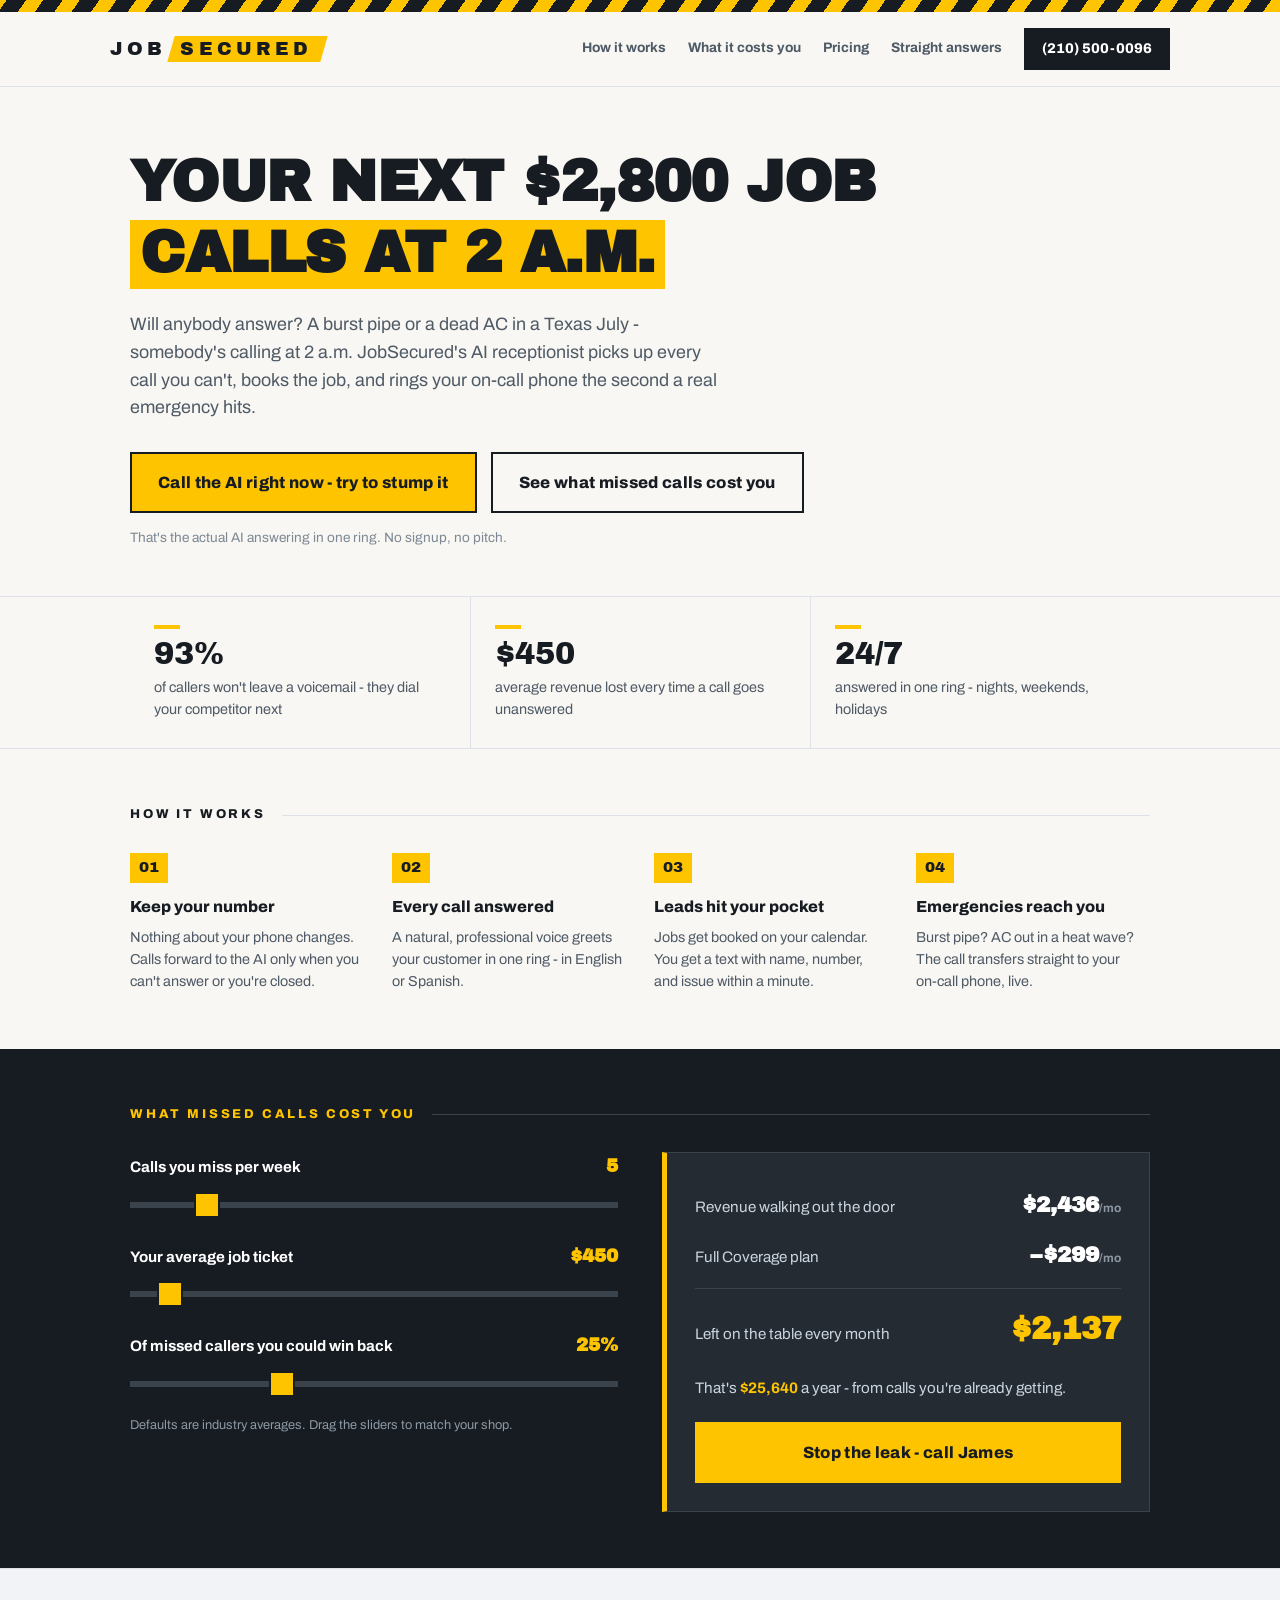
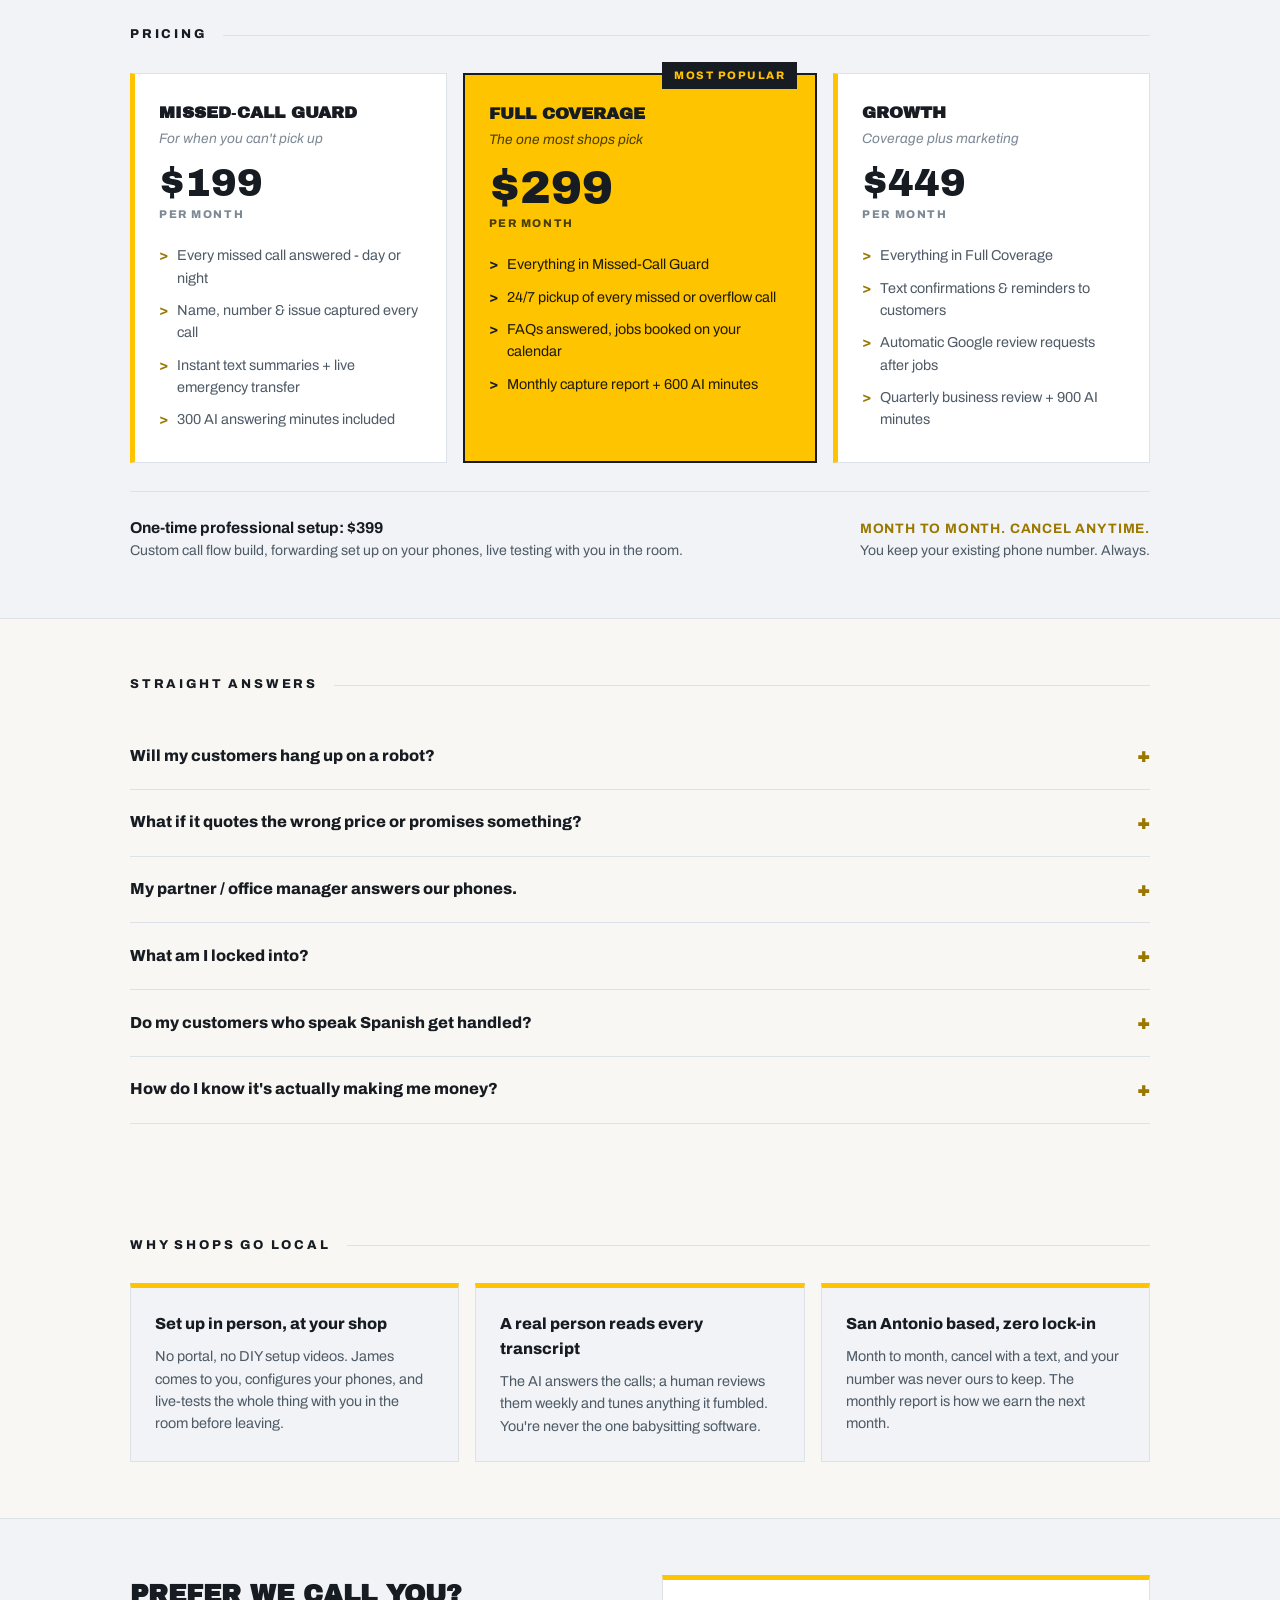
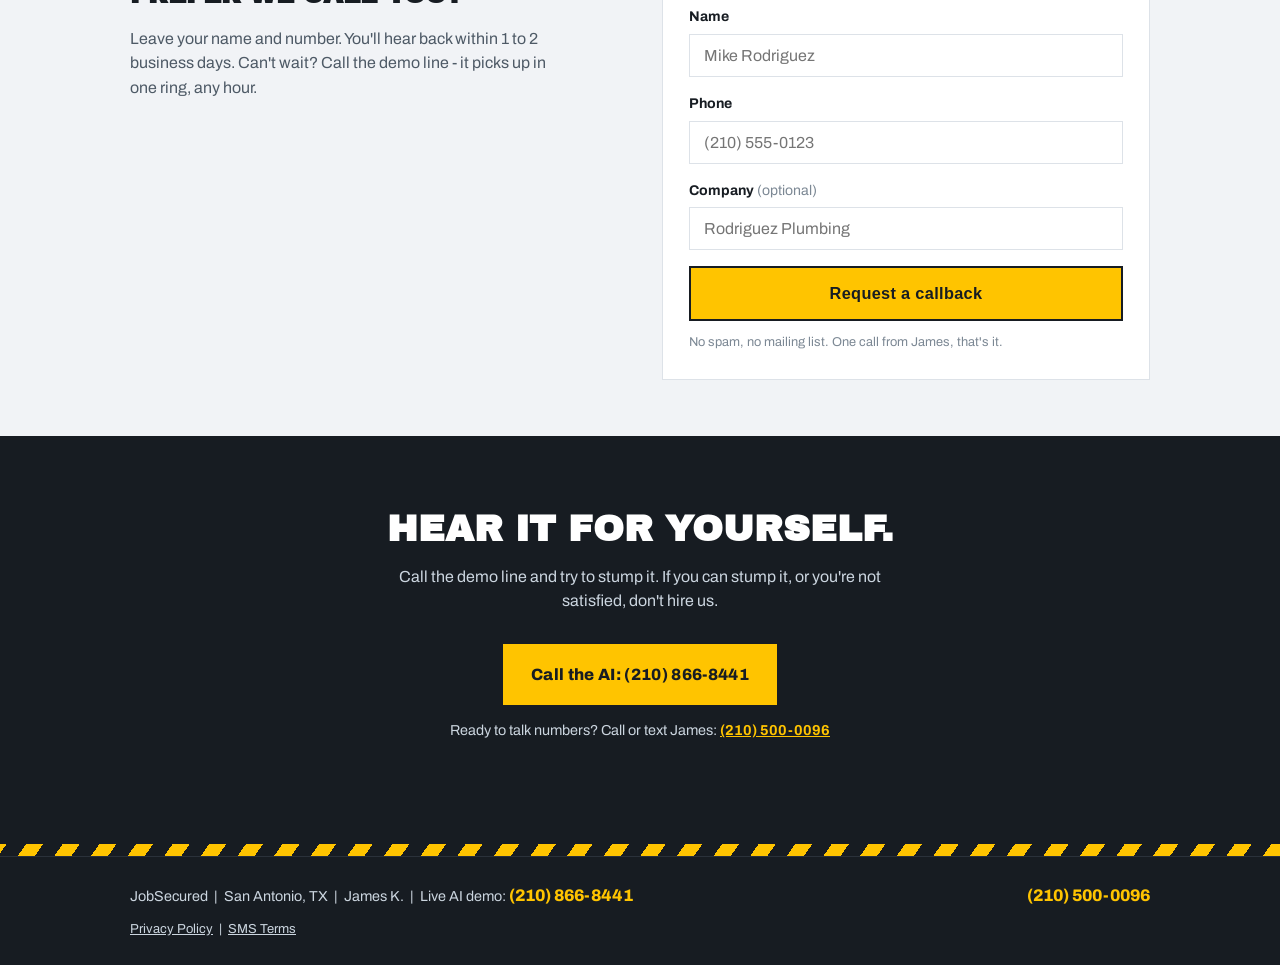
==== index.html @ afe690cc "SMS terms and Privacy page for A2P compliance" ====
<!DOCTYPE html>
<html lang="en">
<head>
<meta charset="UTF-8">
<meta name="viewport" content="width=device-width, initial-scale=1.0">
<title>JobSecured | AI Call Answering for Plumbing &amp; HVAC | San Antonio, TX</title>
<meta name="description" content="JobSecured's AI receptionist answers every plumbing and HVAC call you can't - 24/7. Books the job, texts you the lead, transfers real emergencies to your on-call phone. San Antonio, TX.">
<meta property="og:title" content="JobSecured | Never Miss Another Emergency Call">
<meta property="og:description" content="An AI receptionist answers when you're under a sink or asleep. Books the job, texts you the lead, rings you for true emergencies.">
<meta property="og:type" content="website">
<meta property="og:image" content="https://jobsecured.co/og-image.png">
<link rel="canonical" href="https://jobsecured.co/">
<meta name="twitter:card" content="summary_large_image">
<link rel="preconnect" href="https://fonts.googleapis.com">
<link rel="preconnect" href="https://fonts.gstatic.com" crossorigin>
<link href="https://fonts.googleapis.com/css2?family=Archivo:wdth,wght@75..100,400..900&family=Archivo+Black&display=swap" rel="stylesheet">
<link rel="icon" href="favicon.svg" type="image/svg+xml">
<link rel="stylesheet" href="styles.css">
<script type="application/ld+json">
{
  "@context": "https://schema.org",
  "@type": "LocalBusiness",
  "name": "JobSecured",
  "url": "https://jobsecured.co",
  "description": "24/7 AI call answering for plumbing and HVAC companies. Every missed call answered, every lead captured, emergencies transferred live.",
  "telephone": "+1-210-500-0096",
  "address": {"@type": "PostalAddress", "addressLocality": "San Antonio", "addressRegion": "TX", "addressCountry": "US"},
  "areaServed": "San Antonio, TX",
  "priceRange": "$199-$449/month"
}
</script>
</head>
<body>

<div class="hazard" aria-hidden="true"></div>

<header id="top">
  <div class="wrap head-in">
    <a class="wordmark" href="#top">JOB<span class="wm-hl">SECURED</span></a>
    <nav class="main-nav" aria-label="Main">
      <a href="#how">How it works</a>
      <a href="#calculator">What it costs you</a>
      <a href="#pricing">Pricing</a>
      <a href="#answers">Straight answers</a>
    </nav>
    <a class="head-call" href="tel:+12105000096">(210) 500‑0096</a>
    <button class="nav-toggle" aria-label="Open menu" aria-expanded="false">
      <span></span><span></span><span></span>
    </button>
  </div>
  <nav class="mobile-nav" aria-label="Mobile">
    <a href="#how">How it works</a>
    <a href="#calculator">What it costs you</a>
    <a href="#pricing">Pricing</a>
    <a href="#answers">Straight answers</a>
    <a href="tel:+12105000096" class="mob-call">Call (210) 500‑0096</a>
  </nav>
</header>

<section class="hero">
  <div class="wrap">
    <h1 class="reveal">Your next $2,800 job<br><span class="hl">calls at 2 a.m.</span></h1>
    <p class="lede reveal">Will anybody answer? A burst pipe or a dead AC in a Texas July - somebody's calling at 2 a.m. JobSecured's AI receptionist picks up every call you can't, books the job, and rings your on‑call phone the second a real emergency hits.</p>
    <div class="cta-row reveal">
      <a class="btn btn-solid" href="tel:+12108668441">Call the AI right now - try to stump it</a>
      <a class="btn btn-ghost" href="#calculator">See what missed calls cost you</a>
    </div>
    <p class="cta-note reveal">That's the actual AI answering in one ring. No signup, no pitch.</p>
  </div>
</section>

<div class="stats">
  <div class="wrap stats-in">
    <div class="stat reveal"><div class="tick"></div><div class="big">93%</div><div class="lbl">of callers won't leave a voicemail - they dial your competitor next</div></div>
    <div class="stat reveal"><div class="tick"></div><div class="big">$450</div><div class="lbl">average revenue lost every time a call goes unanswered</div></div>
    <div class="stat reveal"><div class="tick"></div><div class="big">24/7</div><div class="lbl">answered in one ring - nights, weekends, holidays</div></div>
  </div>
</div>

<section id="how">
  <div class="wrap">
    <div class="kicker">How it works</div>
    <div class="steps">
      <div class="step reveal"><span class="num">01</span><h3>Keep your number</h3><p>Nothing about your phone changes. Calls forward to the AI only when you can't answer or you're closed.</p></div>
      <div class="step reveal"><span class="num">02</span><h3>Every call answered</h3><p>A natural, professional voice greets your customer in one ring - in English or Spanish.</p></div>
      <div class="step reveal"><span class="num">03</span><h3>Leads hit your pocket</h3><p>Jobs get booked on your calendar. You get a text with name, number, and issue within a minute.</p></div>
      <div class="step reveal"><span class="num">04</span><h3>Emergencies reach you</h3><p>Burst pipe? AC out in a heat wave? The call transfers straight to your on‑call phone, live.</p></div>
    </div>
  </div>
</section>

<section class="calc" id="calculator">
  <div class="wrap">
    <div class="kicker kicker-dark">What missed calls cost you</div>
    <div class="calc-grid">
      <div class="calc-controls">
        <label for="missed">Calls you miss per week
          <span class="calc-val" id="missedVal">5</span>
        </label>
        <input type="range" id="missed" min="1" max="30" value="5" step="1">
        <label for="ticket">Your average job ticket
          <span class="calc-val" id="ticketVal">$450</span>
        </label>
        <input type="range" id="ticket" min="100" max="6000" value="450" step="50">
        <label for="close">Of missed callers you could win back
          <span class="calc-val" id="closeVal">25%</span>
        </label>
        <input type="range" id="close" min="10" max="60" value="25" step="5">
        <p class="calc-fine">Defaults are industry averages. Drag the sliders to match your shop.</p>
      </div>
      <div class="calc-result">
        <div class="calc-line">
          <span>Revenue walking out the door</span>
          <strong id="lostMonthly">$2,437<small>/mo</small></strong>
        </div>
        <div class="calc-line">
          <span>Full Coverage plan</span>
          <strong>−$299<small>/mo</small></strong>
        </div>
        <div class="calc-divider"></div>
        <div class="calc-line calc-net">
          <span>Left on the table every month</span>
          <strong id="netMonthly">$2,138</strong>
        </div>
        <p class="calc-year" id="calcNote"></p>
        <a class="btn btn-solid calc-btn" href="tel:+12105000096">Stop the leak - call James</a>
      </div>
    </div>
  </div>
</section>

<section class="pricing" id="pricing">
  <div class="wrap">
    <div class="kicker">Pricing</div>
    <div class="tiers">
      <div class="tier reveal">
        <h3>Missed‑Call Guard</h3>
        <p class="tag">For when you can't pick up</p>
        <div class="price">$199</div>
        <div class="per">PER MONTH</div>
        <ul>
          <li>Every missed call answered - day or night</li>
          <li>Name, number &amp; issue captured every call</li>
          <li>Instant text summaries + live emergency transfer</li>
          <li>300 AI answering minutes included</li>
        </ul>
      </div>
      <div class="tier hot reveal">
        <span class="chip">Most Popular</span>
        <h3>Full Coverage</h3>
        <p class="tag">The one most shops pick</p>
        <div class="price">$299</div>
        <div class="per">PER MONTH</div>
        <ul>
          <li>Everything in Missed‑Call Guard</li>
          <li>24/7 pickup of every missed or overflow call</li>
          <li>FAQs answered, jobs booked on your calendar</li>
          <li>Monthly capture report + 600 AI minutes</li>
        </ul>
      </div>
      <div class="tier reveal">
        <h3>Growth</h3>
        <p class="tag">Coverage plus marketing</p>
        <div class="price">$449</div>
        <div class="per">PER MONTH</div>
        <ul>
          <li>Everything in Full Coverage</li>
          <li>Text confirmations &amp; reminders to customers</li>
          <li>Automatic Google review requests after jobs</li>
          <li>Quarterly business review + 900 AI minutes</li>
        </ul>
      </div>
    </div>
    <div class="setup">
      <div class="l">
        <b>One‑time professional setup: $399</b>
        <p>Custom call flow build, forwarding set up on your phones, live testing with you in the room.</p>
      </div>
      <div class="r">
        <b>Month to month. Cancel anytime.</b>
        <p>You keep your existing phone number. Always.</p>
      </div>
    </div>
  </div>
</section>

<section class="faq" id="answers">
  <div class="wrap">
    <div class="kicker">Straight answers</div>
    <details>
      <summary>Will my customers hang up on a robot?</summary>
      <div class="a">Some might - but 93% of callers already hang up on your voicemail, so the AI only ever talks to people you were losing anyway. It talks like a person, not a press‑1 phone tree. Call the demo and judge for yourself.</div>
    </details>
    <details>
      <summary>What if it quotes the wrong price or promises something?</summary>
      <div class="a">It can't. It's hard‑locked to the price ranges you approve, and it always says your tech confirms exact pricing on site. You approve every word before it goes live, and every transcript gets reviewed weekly.</div>
    </details>
    <details>
      <summary>My partner / office manager answers our phones.</summary>
      <div class="a">Then you're ahead of most shops. This isn't a replacement for them - it's for when they're at lunch, on the other line, or asleep. Every one of those calls currently hits voicemail. They get a summary of everything it catches.</div>
    </details>
    <details>
      <summary>What am I locked into?</summary>
      <div class="a">Nothing. Month to month, cancel with a text. Forwarding reverts with one dial code and your number was never ours to keep. The monthly report is how we earn the next month.</div>
    </details>
    <details>
      <summary>Do my customers who speak Spanish get handled?</summary>
      <div class="a">Yes - same booking, same emergency transfer, in Spanish. We configure the greeting to handle both from day one.</div>
    </details>
    <details>
      <summary>How do I know it's actually making me money?</summary>
      <div class="a">Every month you get one page: calls answered, after‑hours calls caught, jobs booked, and what those jobs were worth. If that page doesn't clearly beat the monthly fee, fire us. That's the whole deal.</div>
    </details>
  </div>
</section>

<section class="local" id="local">
  <div class="wrap">
    <div class="kicker">Why shops go local</div>
    <div class="local-grid">
      <div class="local-card reveal">
        <h3>Set up in person, at your shop</h3>
        <p>No portal, no DIY setup videos. James comes to you, configures your phones, and live-tests the whole thing with you in the room before leaving.</p>
      </div>
      <div class="local-card reveal">
        <h3>A real person reads every transcript</h3>
        <p>The AI answers the calls; a human reviews them weekly and tunes anything it fumbled. You're never the one babysitting software.</p>
      </div>
      <div class="local-card reveal">
        <h3>San Antonio based, zero lock‑in</h3>
        <p>Month to month, cancel with a text, and your number was never ours to keep. The monthly report is how we earn the next month.</p>
      </div>
    </div>
    <!-- TESTIMONIALS: activate when you have real client quotes. Never publish invented ones.
    <div class="quotes">
      <blockquote class="quote reveal">
        <p>"Quote from the client, in their words."</p>
        <cite>Name, Company - Neighborhood</cite>
      </blockquote>
    </div>
    -->
  </div>
</section>

<section class="contact" id="contact">
  <div class="wrap contact-grid">
    <div class="contact-copy">
      <h2>Prefer we call you?</h2>
      <p>Leave your name and number. You'll hear back within 1 to 2 business days. Can't wait? Call the demo line - it picks up in one ring, any hour.</p>
    </div>
    <form class="lead-form" action="https://formspree.io/f/mnjkrvor" method="POST">
      <input type="hidden" name="_subject" value="New lead - jobsecured.co callback request">
      <input type="text" name="_gotcha" style="display:none" tabindex="-1" autocomplete="off" aria-hidden="true">
      <label>Name
        <input type="text" name="name" required autocomplete="name" placeholder="Mike Rodriguez">
      </label>
      <label>Phone
        <input type="tel" name="phone" required autocomplete="tel" placeholder="(210) 555‑0123">
      </label>
      <label>Company <span class="opt">(optional)</span>
        <input type="text" name="company" autocomplete="organization" placeholder="Rodriguez Plumbing">
      </label>
      <button type="submit" class="btn btn-solid">Request a callback</button>
      <p class="form-fine">No spam, no mailing list. One call from James, that's it.</p>
    </form>
  </div>
</section>

<div class="final">
  <h2>Hear it for yourself.</h2>
  <p>Call the demo line and try to stump it. If you can stump it, or you're not satisfied, don't hire us.</p>
  <a class="btn btn-solid" href="tel:+12108668441">Call the AI: (210) 866‑8441</a>
  <p class="alt-cta">Ready to talk numbers? Call or text James: <a href="tel:+12105000096">(210) 500‑0096</a></p>
</div>

<div class="hazard" aria-hidden="true"></div>

<footer>
  <div class="wrap foot-in">
    <span>JobSecured &nbsp;|&nbsp; San Antonio, TX &nbsp;|&nbsp; James K. &nbsp;|&nbsp; Live AI demo: <a class="ph" href="tel:+12108668441">(210) 866‑8441</a></span>
    <a class="ph" href="tel:+12105000096">(210) 500‑0096</a>
  </div>
  <div class="wrap" style="margin-top:10px;font-size:13px;">
    <a class="ph" href="privacy.html">Privacy Policy</a>&nbsp;&nbsp;|&nbsp;&nbsp;<a class="ph" href="sms-terms.html">SMS Terms</a>
  </div>
</footer>

<a class="callbar" href="tel:+12108668441">Tap to call - hear the AI live</a>

<script src="main.js"></script>
<script data-goatcounter="https://jobsecured.goatcounter.com/count" async src="//gc.zgo.at/count.js"></script>
</body>
</html>
---- styles.css ----
/* ==========================================================
   JobSecured - Day Shift design system
   Ink / safety yellow / hazard stripe. Mobile-first.
   ========================================================== */
:root{
  --paper:#F9F7F3;
  --ink:#171C22;
  --ink-soft:#242B33;
  --panel:#F1F3F6;
  --yellow:#FFC400;
  --yellow-hover:#FFD23D;
  --amber:#9A7800;
  --grey:#4E5A66;
  --faint:#7C8894;
  --white:#FFFFFF;
  --line:#DDE2E8;
}
*{margin:0;padding:0;box-sizing:border-box}
html{scroll-behavior:smooth;scroll-padding-top:74px}
body{
  font-family:'Archivo',system-ui,-apple-system,sans-serif;
  color:var(--ink);
  background:var(--paper);
  line-height:1.55;
  -webkit-font-smoothing:antialiased;
}
a{color:inherit}
a:focus-visible,button:focus-visible,input:focus-visible{outline:3px solid var(--amber);outline-offset:2px}
img{max-width:100%;display:block}

.hazard{
  height:12px;
  background:repeating-linear-gradient(-55deg,var(--yellow) 0 14px,var(--ink) 14px 30px);
}
.wrap{max-width:1060px;margin:0 auto;padding:0 20px}

/* ---------- header / nav ---------- */
header{
  position:sticky;top:0;z-index:40;
  background:var(--paper);
  border-bottom:1px solid var(--line);
}
.head-in{display:flex;align-items:center;gap:22px;padding:16px 0}
.wordmark{
  font-family:'Archivo Black',sans-serif;
  font-size:1.18rem;letter-spacing:.22em;text-decoration:none;
}
.main-nav{display:flex;gap:22px;margin-left:auto}
.main-nav a{
  text-decoration:none;font-weight:700;font-size:.86rem;color:var(--grey);
  padding:4px 0;border-bottom:2px solid transparent;
}
.main-nav a:hover{color:var(--ink);border-bottom-color:var(--yellow)}
.head-call{
  background:var(--ink);color:var(--white);
  font-weight:800;font-size:.88rem;text-decoration:none;
  padding:10px 18px;white-space:nowrap;
}
.head-call:hover{background:#000}
.nav-toggle{
  display:none;background:none;border:2px solid var(--ink);
  width:42px;height:38px;cursor:pointer;
  flex-direction:column;justify-content:center;align-items:center;gap:5px;
}
.nav-toggle span{width:18px;height:2px;background:var(--ink);transition:transform .2s,opacity .2s}
.nav-toggle[aria-expanded="true"] span:nth-child(1){transform:translateY(7px) rotate(45deg)}
.nav-toggle[aria-expanded="true"] span:nth-child(2){opacity:0}
.nav-toggle[aria-expanded="true"] span:nth-child(3){transform:translateY(-7px) rotate(-45deg)}
.mobile-nav{
  display:none;flex-direction:column;
  border-top:1px solid var(--line);background:var(--paper);
}
.mobile-nav.open{display:flex}
.mobile-nav a{
  text-decoration:none;font-weight:700;padding:15px 20px;
  border-bottom:1px solid var(--line);color:var(--ink);
}
.mobile-nav .mob-call{background:var(--yellow);text-align:center;font-weight:800}
@media(max-width:860px){
  .main-nav,.head-call{display:none}
  .nav-toggle{display:flex}
  .head-in{justify-content:space-between}
}

/* ---------- hero ---------- */
.hero{padding:64px 0 48px}
.hero h1{
  font-family:'Archivo Black',sans-serif;
  font-size:clamp(2.1rem,6vw,3.6rem);
  line-height:1.06;text-transform:uppercase;letter-spacing:-.01em;
}
.hl{display:inline-block;background:var(--yellow);padding:.04em .18em .1em;margin-top:.14em}
.lede{max-width:600px;margin:22px 0 30px;font-size:1.12rem;color:var(--grey)}
.cta-row{display:flex;gap:14px;flex-wrap:wrap}
.btn{
  display:inline-block;text-decoration:none;font-weight:800;
  padding:16px 26px;font-size:1.02rem;letter-spacing:.02em;
  border:2px solid var(--ink);cursor:pointer;
}
.btn-solid{background:var(--yellow);color:var(--ink)}
.btn-solid:hover{background:var(--yellow-hover)}
.btn-ghost{background:var(--paper);color:var(--ink)}
.btn-ghost:hover{background:var(--panel)}
.cta-note{margin-top:14px;font-size:.85rem;color:var(--faint)}

/* ---------- stats ---------- */
.stats{border-top:1px solid var(--line);border-bottom:1px solid var(--line)}
.stats-in{display:grid;grid-template-columns:repeat(3,1fr)}
.stat{padding:28px 24px;border-left:1px solid var(--line)}
.stat:first-child{border-left:none}
.stat .tick{width:26px;height:4px;background:var(--yellow);margin-bottom:10px}
.stat .big{font-family:'Archivo Black',sans-serif;font-size:1.9rem;line-height:1}
.stat .lbl{font-size:.9rem;color:var(--grey);margin-top:6px}
@media(max-width:720px){
  .stats-in{grid-template-columns:1fr}
  .stat{border-left:none;border-top:1px solid var(--line)}
  .stat:first-child{border-top:none}
}

/* ---------- sections ---------- */
section{padding:56px 0}
.kicker{
  font-weight:800;font-size:.8rem;letter-spacing:.22em;text-transform:uppercase;
  display:flex;align-items:center;gap:16px;margin-bottom:28px;
}
.kicker::after{content:"";flex:1;height:1px;background:var(--line)}
.kicker-dark{color:var(--yellow)}
.kicker-dark::after{background:#3A424C}

/* ---------- how it works ---------- */
.steps{display:grid;grid-template-columns:repeat(4,1fr);gap:28px}
.step .num{
  display:inline-block;background:var(--yellow);
  font-family:'Archivo Black',sans-serif;font-size:.95rem;
  padding:3px 9px;margin-bottom:12px;
}
.step h3{font-size:1rem;font-weight:800;margin-bottom:6px}
.step p{font-size:.9rem;color:var(--grey)}
@media(max-width:840px){.steps{grid-template-columns:repeat(2,1fr)}}
@media(max-width:520px){.steps{grid-template-columns:1fr}}

/* ---------- calculator ---------- */
.calc{background:var(--ink);color:var(--white)}
.calc-grid{display:grid;grid-template-columns:1fr 1fr;gap:44px;align-items:start}
.calc-controls label{
  display:flex;justify-content:space-between;align-items:baseline;
  font-weight:700;font-size:.95rem;margin:26px 0 10px;
}
.calc-controls label:first-child{margin-top:0}
.calc-val{
  font-family:'Archivo Black',sans-serif;color:var(--yellow);font-size:1.15rem;
}
input[type=range]{
  width:100%;appearance:none;-webkit-appearance:none;
  height:6px;background:#3A424C;border-radius:0;cursor:pointer;
}
input[type=range]::-webkit-slider-thumb{
  appearance:none;-webkit-appearance:none;
  width:26px;height:26px;background:var(--yellow);
  border:2px solid var(--ink);cursor:grab;
}
input[type=range]::-moz-range-thumb{
  width:26px;height:26px;background:var(--yellow);
  border:2px solid var(--ink);border-radius:0;cursor:grab;
}
.calc-fine{font-size:.8rem;color:#8C97A2;margin-top:22px}
.calc-result{
  background:var(--ink-soft);border:1px solid #3A424C;
  border-left:5px solid var(--yellow);padding:28px;
}
.calc-line{
  display:flex;justify-content:space-between;align-items:baseline;
  padding:8px 0;font-size:.95rem;color:#CBD5DF;
}
.calc-line strong{
  font-family:'Archivo Black',sans-serif;font-size:1.35rem;color:var(--white);
}
.calc-line strong small{font-size:.75rem;font-family:'Archivo',sans-serif;font-weight:700;color:#8C97A2}
.calc-divider{height:1px;background:#3A424C;margin:8px 0}
.calc-net strong{color:var(--yellow);font-size:1.9rem}
.calc-year{margin:16px 0 22px;font-size:.95rem;color:#CBD5DF}
.calc-year strong{color:var(--yellow)}
.calc-btn{width:100%;text-align:center;border-color:var(--yellow)}
@media(max-width:840px){.calc-grid{grid-template-columns:1fr}}

/* ---------- pricing ---------- */
.pricing{background:var(--panel);border-top:1px solid var(--line);border-bottom:1px solid var(--line)}
.tiers{display:grid;grid-template-columns:1fr 1.12fr 1fr;gap:16px;align-items:stretch}
.tier{
  background:var(--white);border:1px solid var(--line);
  border-left:5px solid var(--yellow);
  padding:26px 24px;position:relative;
  display:flex;flex-direction:column;
}
.tier.hot{
  background:var(--yellow);border:2px solid var(--ink);border-left:2px solid var(--ink);
  transform:translateY(-8px);
}
.chip{
  position:absolute;top:-13px;right:18px;
  background:var(--ink);color:var(--yellow);
  font-weight:800;font-size:.68rem;letter-spacing:.14em;
  padding:5px 12px;text-transform:uppercase;
}
.tier h3{font-family:'Archivo Black',sans-serif;font-size:1.05rem;text-transform:uppercase}
.tier .tag{font-style:italic;font-size:.86rem;color:var(--faint);margin:2px 0 14px}
.tier.hot .tag{color:#4A3F00}
.tier .price{font-family:'Archivo Black',sans-serif;font-size:2.4rem;line-height:1}
.tier.hot .price{font-size:2.9rem}
.tier .per{font-weight:800;font-size:.7rem;letter-spacing:.14em;color:var(--faint);margin:4px 0 16px}
.tier.hot .per{color:#4A3F00}
.tier ul{list-style:none;flex:1}
.tier li{font-size:.9rem;color:var(--grey);padding:5px 0 5px 18px;position:relative}
.tier.hot li{color:#1F1A05}
.tier li::before{content:">";position:absolute;left:0;font-weight:800;color:var(--amber)}
.tier.hot li::before{color:var(--ink)}
@media(max-width:840px){
  .tiers{grid-template-columns:1fr}
  .tier.hot{transform:none;order:-1;margin-top:14px}
}
.setup{
  display:flex;justify-content:space-between;gap:24px;flex-wrap:wrap;
  margin-top:28px;padding-top:24px;border-top:1px solid var(--line);
}
.setup .l b{font-size:.98rem}
.setup .l p,.setup .r p{font-size:.88rem;color:var(--grey)}
.setup .r{text-align:right}
.setup .r b{color:var(--amber);font-size:.85rem;letter-spacing:.06em;text-transform:uppercase}
@media(max-width:600px){.setup .r{text-align:left}}

/* ---------- FAQ ---------- */
.faq details{border-bottom:1px solid var(--line)}
.faq summary{
  cursor:pointer;font-weight:800;font-size:1rem;padding:18px 0;
  list-style:none;display:flex;justify-content:space-between;align-items:center;gap:16px;
}
.faq summary::-webkit-details-marker{display:none}
.faq summary::after{content:"+";font-family:'Archivo Black',sans-serif;color:var(--amber);font-size:1.2rem}
.faq details[open] summary::after{content:"-"}
.faq .a{padding:0 0 20px;font-size:.95rem;color:var(--grey);max-width:720px}

/* ---------- contact / lead form ---------- */
.contact{background:var(--panel);border-top:1px solid var(--line)}
.contact-grid{display:grid;grid-template-columns:1fr 1fr;gap:44px;align-items:start}
.contact-copy h2{font-family:'Archivo Black',sans-serif;font-size:1.6rem;text-transform:uppercase;margin-bottom:12px}
.contact-copy p{color:var(--grey);max-width:420px}
.lead-form{background:var(--white);border:1px solid var(--line);border-top:5px solid var(--yellow);padding:26px}
.lead-form label{display:block;font-weight:700;font-size:.88rem;margin-bottom:16px}
.lead-form .opt{color:var(--faint);font-weight:400}
.lead-form input{
  display:block;width:100%;margin-top:6px;
  padding:12px 14px;font-size:1rem;font-family:inherit;
  border:1px solid var(--line);background:var(--white);
}
.lead-form input:focus{border-color:var(--ink)}
.lead-form .btn{width:100%;text-align:center}
.form-fine{margin-top:12px;font-size:.8rem;color:var(--faint)}
.form-success{
  background:var(--white);border:1px solid var(--line);border-top:5px solid var(--yellow);
  padding:34px 26px;font-weight:700;
}
@media(max-width:840px){.contact-grid{grid-template-columns:1fr}}

/* ---------- final CTA / footer ---------- */
.final{background:var(--ink);color:var(--white);text-align:center;padding:72px 20px}
.final h2{font-family:'Archivo Black',sans-serif;font-size:clamp(1.5rem,4.4vw,2.3rem);text-transform:uppercase;line-height:1.15}
.final p{color:#CBD5DF;margin:14px auto 30px;max-width:520px}
.final .btn-solid{border-color:var(--yellow)}
footer{background:var(--ink);color:#CBD5DF;padding:26px 0 96px;border-top:1px solid #2A313A}
.foot-in{display:flex;justify-content:space-between;flex-wrap:wrap;gap:12px;font-size:.9rem}
.foot-in .ph{color:var(--yellow);font-weight:800;text-decoration:none;font-size:1.05rem}
@media(min-width:721px){footer{padding-bottom:26px}}

/* ---------- sticky mobile call bar ---------- */
.callbar{
  position:fixed;bottom:0;left:0;right:0;z-index:50;display:none;
  background:var(--yellow);border-top:2px solid var(--ink);
  padding:14px 16px calc(14px + env(safe-area-inset-bottom));
  text-align:center;text-decoration:none;
  font-family:'Archivo Black',sans-serif;font-size:1rem;color:var(--ink);
  letter-spacing:.03em;text-transform:uppercase;
}
@media(max-width:720px){.callbar{display:block}}

/* ---------- scroll reveals ---------- */
.js-ready .reveal{opacity:0;transform:translateY(14px);transition:opacity .5s ease,transform .5s ease}
.js-ready .reveal.in{opacity:1;transform:none}
@media (prefers-reduced-motion: reduce){
  html{scroll-behavior:auto}
  *{animation:none!important;transition:none!important}
  .js-ready .reveal{opacity:1;transform:none}
}

/* ---------- alt text-cta ---------- */
.alt-cta{margin-top:18px;font-size:.9rem;color:#8C97A2}
.alt-cta a{color:var(--yellow);font-weight:700}

/* ---------- local trust / testimonials ---------- */
.local-grid{display:grid;grid-template-columns:repeat(3,1fr);gap:16px}
.local-card{
  background:var(--panel);border:1px solid var(--line);
  border-top:5px solid var(--yellow);padding:24px;
}
.local-card h3{font-size:1rem;font-weight:800;margin-bottom:8px}
.local-card p{font-size:.9rem;color:var(--grey)}
.quotes{margin-top:28px;display:grid;gap:16px}
.quote{
  background:var(--white);border:1px solid var(--line);
  border-left:5px solid var(--yellow);padding:22px 24px;
}
.quote p{font-size:1.02rem;font-style:italic}
.quote cite{display:block;margin-top:10px;font-style:normal;font-weight:700;font-size:.85rem;color:var(--grey)}
@media(max-width:840px){.local-grid{grid-template-columns:1fr}}

/* ---------- wordmark highlight (marker-swipe, matches Logo A) ---------- */
.wm-hl{
  position:relative;
  isolation:isolate;
  padding:2px 12px 3px 9px;
  margin-left:5px;
}
.wm-hl::before{
  content:"";
  position:absolute;
  inset:0;
  background:var(--yellow);
  transform:skewX(-16deg);
  z-index:-1;
}
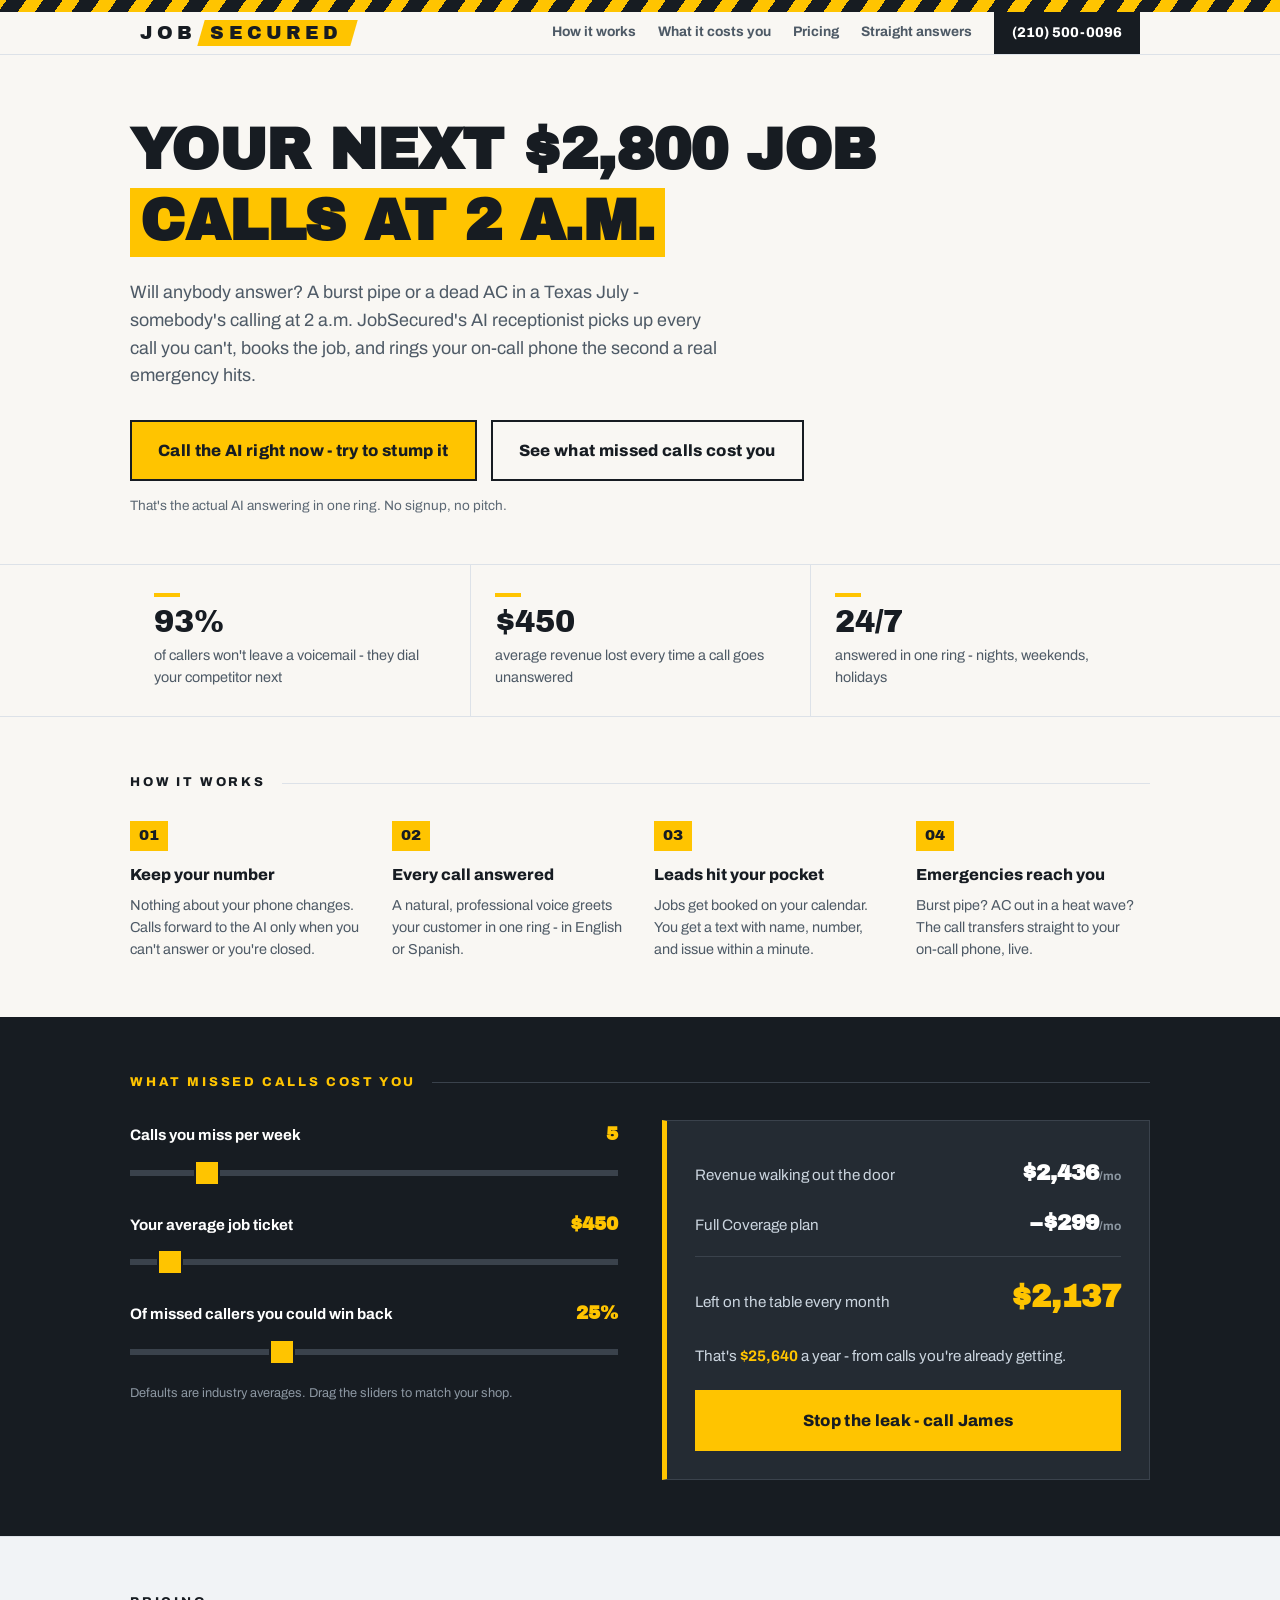
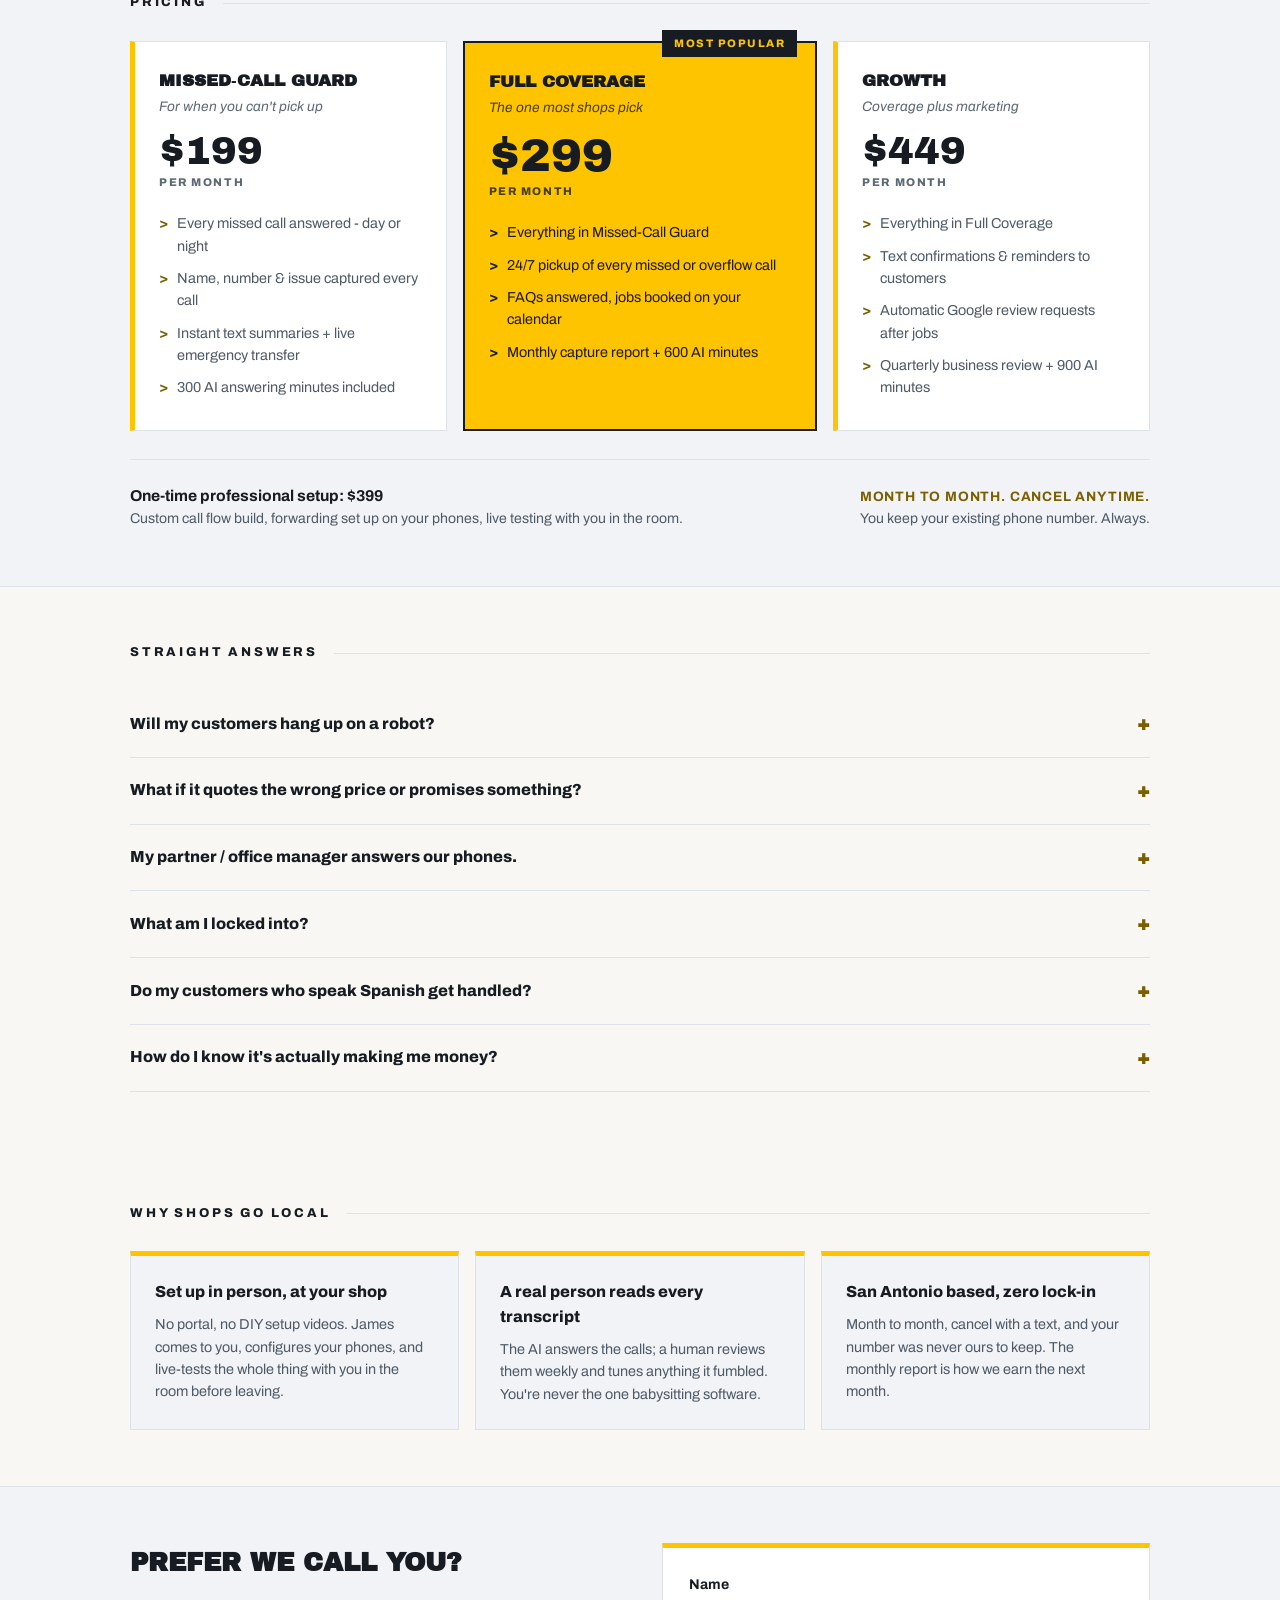
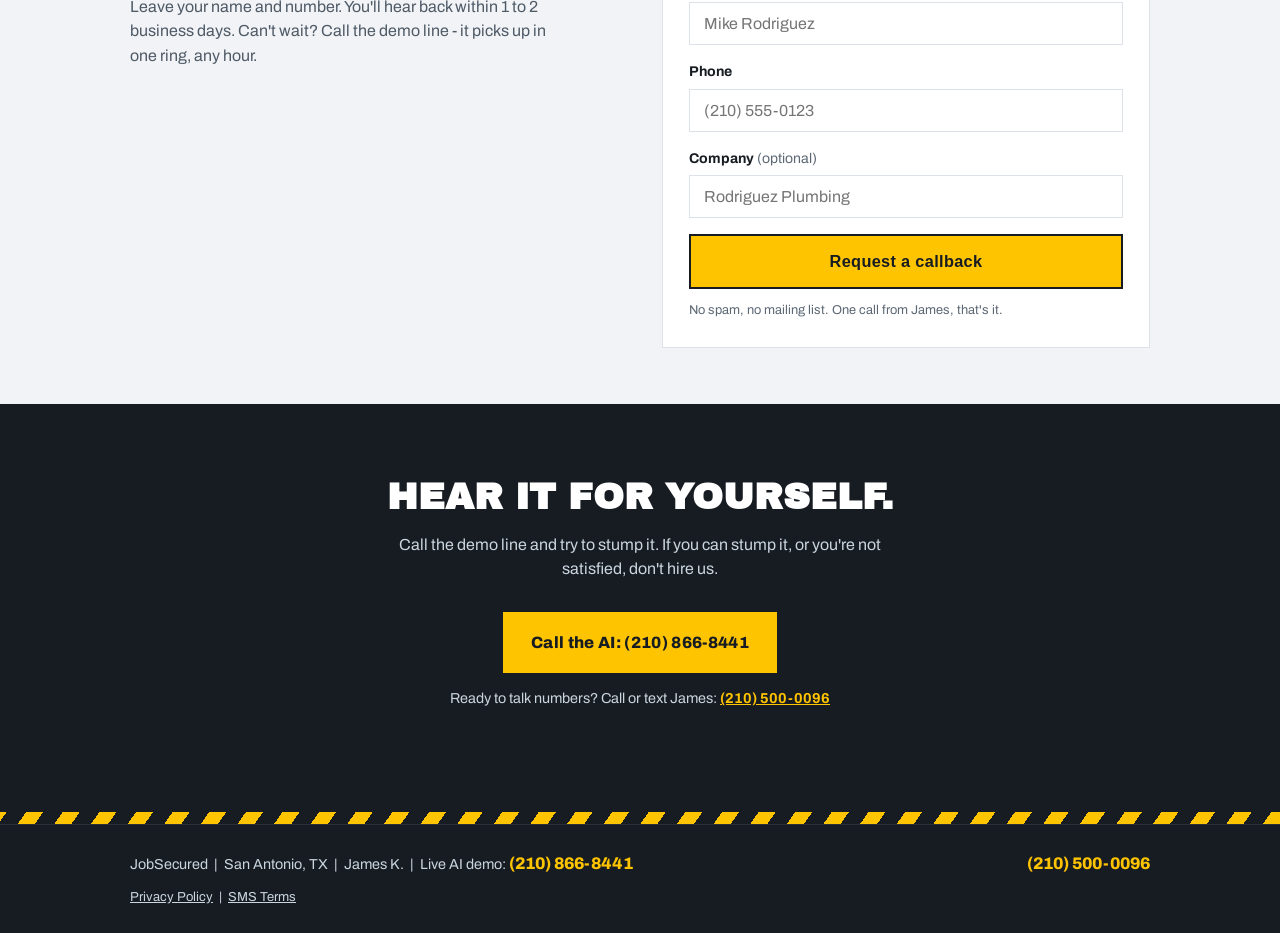
==== commit 091ee89b: "Accessibility fix and SEO" ====
--- a/index.html
+++ b/index.html
@@ -8,9 +8,20 @@
 <meta property="og:title" content="JobSecured | Never Miss Another Emergency Call">
 <meta property="og:description" content="An AI receptionist answers when you're under a sink or asleep. Books the job, texts you the lead, rings you for true emergencies.">
 <meta property="og:type" content="website">
+<meta property="og:url" content="https://jobsecured.co/">
+<meta property="og:site_name" content="JobSecured">
 <meta property="og:image" content="https://jobsecured.co/og-image.png">
+<meta property="og:image:width" content="1200">
+<meta property="og:image:height" content="630">
+<meta property="og:image:alt" content="JobSecured - AI call answering for plumbing and HVAC companies in San Antonio">
 <link rel="canonical" href="https://jobsecured.co/">
 <meta name="twitter:card" content="summary_large_image">
+<meta name="twitter:title" content="JobSecured | Never Miss Another Emergency Call">
+<meta name="twitter:description" content="An AI receptionist answers when you can't. Books the job, texts you the lead, rings you for true emergencies. San Antonio, TX.">
+<meta name="twitter:image" content="https://jobsecured.co/og-image.png">
+<meta name="theme-color" content="#171C22">
+<meta name="geo.region" content="US-TX">
+<meta name="geo.placename" content="San Antonio">
 <link rel="preconnect" href="https://fonts.googleapis.com">
 <link rel="preconnect" href="https://fonts.gstatic.com" crossorigin>
 <link href="https://fonts.googleapis.com/css2?family=Archivo:wdth,wght@75..100,400..900&family=Archivo+Black&display=swap" rel="stylesheet">
@@ -22,6 +33,7 @@
   "@type": "LocalBusiness",
   "name": "JobSecured",
   "url": "https://jobsecured.co",
+  "image": "https://jobsecured.co/og-image.png",
   "description": "24/7 AI call answering for plumbing and HVAC companies. Every missed call answered, every lead captured, emergencies transferred live.",
   "telephone": "+1-210-500-0096",
   "address": {"@type": "PostalAddress", "addressLocality": "San Antonio", "addressRegion": "TX", "addressCountry": "US"},
@@ -29,8 +41,30 @@
   "priceRange": "$199-$449/month"
 }
 </script>
+<script type="application/ld+json">
+{
+  "@context": "https://schema.org",
+  "@type": "FAQPage",
+  "mainEntity": [
+    {"@type": "Question", "name": "Will my customers hang up on a robot?",
+     "acceptedAnswer": {"@type": "Answer", "text": "Some might - but 93% of callers already hang up on your voicemail, so the AI only ever talks to people you were losing anyway. It talks like a person, not a press-1 phone tree. Call the demo and judge for yourself."}},
+    {"@type": "Question", "name": "What if it quotes the wrong price or promises something?",
+     "acceptedAnswer": {"@type": "Answer", "text": "It can't. It's hard-locked to the price ranges you approve, and it always says your tech confirms exact pricing on site. You approve every word before it goes live, and every transcript gets reviewed weekly."}},
+    {"@type": "Question", "name": "My partner or office manager answers our phones.",
+     "acceptedAnswer": {"@type": "Answer", "text": "Then you're ahead of most shops. This isn't a replacement for them - it's for when they're at lunch, on the other line, or asleep. Every one of those calls currently hits voicemail. They get a summary of everything it catches."}},
+    {"@type": "Question", "name": "What am I locked into?",
+     "acceptedAnswer": {"@type": "Answer", "text": "Nothing. Month to month, cancel with a text. Forwarding reverts with one dial code and your number was never ours to keep. The monthly report is how we earn the next month."}},
+    {"@type": "Question", "name": "Do my customers who speak Spanish get handled?",
+     "acceptedAnswer": {"@type": "Answer", "text": "Yes - same booking, same emergency transfer, in Spanish. We configure the greeting to handle both from day one."}},
+    {"@type": "Question", "name": "How do I know it's actually making me money?",
+     "acceptedAnswer": {"@type": "Answer", "text": "Every month you get one page: calls answered, after-hours calls caught, jobs booked, and what those jobs were worth. If that page doesn't clearly beat the monthly fee, fire us. That's the whole deal."}}
+  ]
+}
+</script>
 </head>
 <body>
+
+<a class="skip-link" href="#main">Skip to main content</a>
 
 <div class="hazard" aria-hidden="true"></div>
 
@@ -57,6 +91,8 @@
   </nav>
 </header>
 
+<main id="main">
+
 <section class="hero">
   <div class="wrap">
     <h1 class="reveal">Your next $2,800 job<br><span class="hl">calls at 2 a.m.</span></h1>
@@ -79,7 +115,7 @@
 
 <section id="how">
   <div class="wrap">
-    <div class="kicker">How it works</div>
+    <h2 class="kicker">How it works</h2>
     <div class="steps">
       <div class="step reveal"><span class="num">01</span><h3>Keep your number</h3><p>Nothing about your phone changes. Calls forward to the AI only when you can't answer or you're closed.</p></div>
       <div class="step reveal"><span class="num">02</span><h3>Every call answered</h3><p>A natural, professional voice greets your customer in one ring - in English or Spanish.</p></div>
@@ -91,7 +127,7 @@
 
 <section class="calc" id="calculator">
   <div class="wrap">
-    <div class="kicker kicker-dark">What missed calls cost you</div>
+    <h2 class="kicker kicker-dark">What missed calls cost you</h2>
     <div class="calc-grid">
       <div class="calc-controls">
         <label for="missed">Calls you miss per week
@@ -131,7 +167,7 @@
 
 <section class="pricing" id="pricing">
   <div class="wrap">
-    <div class="kicker">Pricing</div>
+    <h2 class="kicker">Pricing</h2>
     <div class="tiers">
       <div class="tier reveal">
         <h3>Missed‑Call Guard</h3>
@@ -186,7 +222,7 @@
 
 <section class="faq" id="answers">
   <div class="wrap">
-    <div class="kicker">Straight answers</div>
+    <h2 class="kicker">Straight answers</h2>
     <details>
       <summary>Will my customers hang up on a robot?</summary>
       <div class="a">Some might - but 93% of callers already hang up on your voicemail, so the AI only ever talks to people you were losing anyway. It talks like a person, not a press‑1 phone tree. Call the demo and judge for yourself.</div>
@@ -216,7 +252,7 @@
 
 <section class="local" id="local">
   <div class="wrap">
-    <div class="kicker">Why shops go local</div>
+    <h2 class="kicker">Why shops go local</h2>
     <div class="local-grid">
       <div class="local-card reveal">
         <h3>Set up in person, at your shop</h3>
@@ -273,6 +309,8 @@
   <p class="alt-cta">Ready to talk numbers? Call or text James: <a href="tel:+12105000096">(210) 500‑0096</a></p>
 </div>
 
+</main>
+
 <div class="hazard" aria-hidden="true"></div>
 
 <footer>
--- a/styles.css
+++ b/styles.css
@@ -9,9 +9,9 @@
   --panel:#F1F3F6;
   --yellow:#FFC400;
   --yellow-hover:#FFD23D;
-  --amber:#9A7800;
+  --amber:#7A5F00;
   --grey:#4E5A66;
-  --faint:#7C8894;
+  --faint:#5C6874;
   --white:#FFFFFF;
   --line:#DDE2E8;
 }
@@ -327,3 +327,19 @@
   transform:skewX(-16deg);
   z-index:-1;
 }
+
+/* ---------- accessibility + header spacing (Jul 2026) ---------- */
+/* breathing room so the wordmark doesn't hug the screen edge */
+header .wrap{padding:0 30px}
+.mobile-nav a{padding-left:30px;padding-right:30px}
+
+/* keyboard focus on FAQ accordions (summary wasn't covered) */
+summary:focus-visible{outline:3px solid var(--amber);outline-offset:2px}
+
+/* skip link for keyboard and screen reader users */
+.skip-link{
+  position:absolute;left:-9999px;top:0;z-index:60;
+  background:var(--ink);color:var(--yellow);
+  font-weight:800;padding:12px 18px;text-decoration:none;
+}
+.skip-link:focus{left:0}
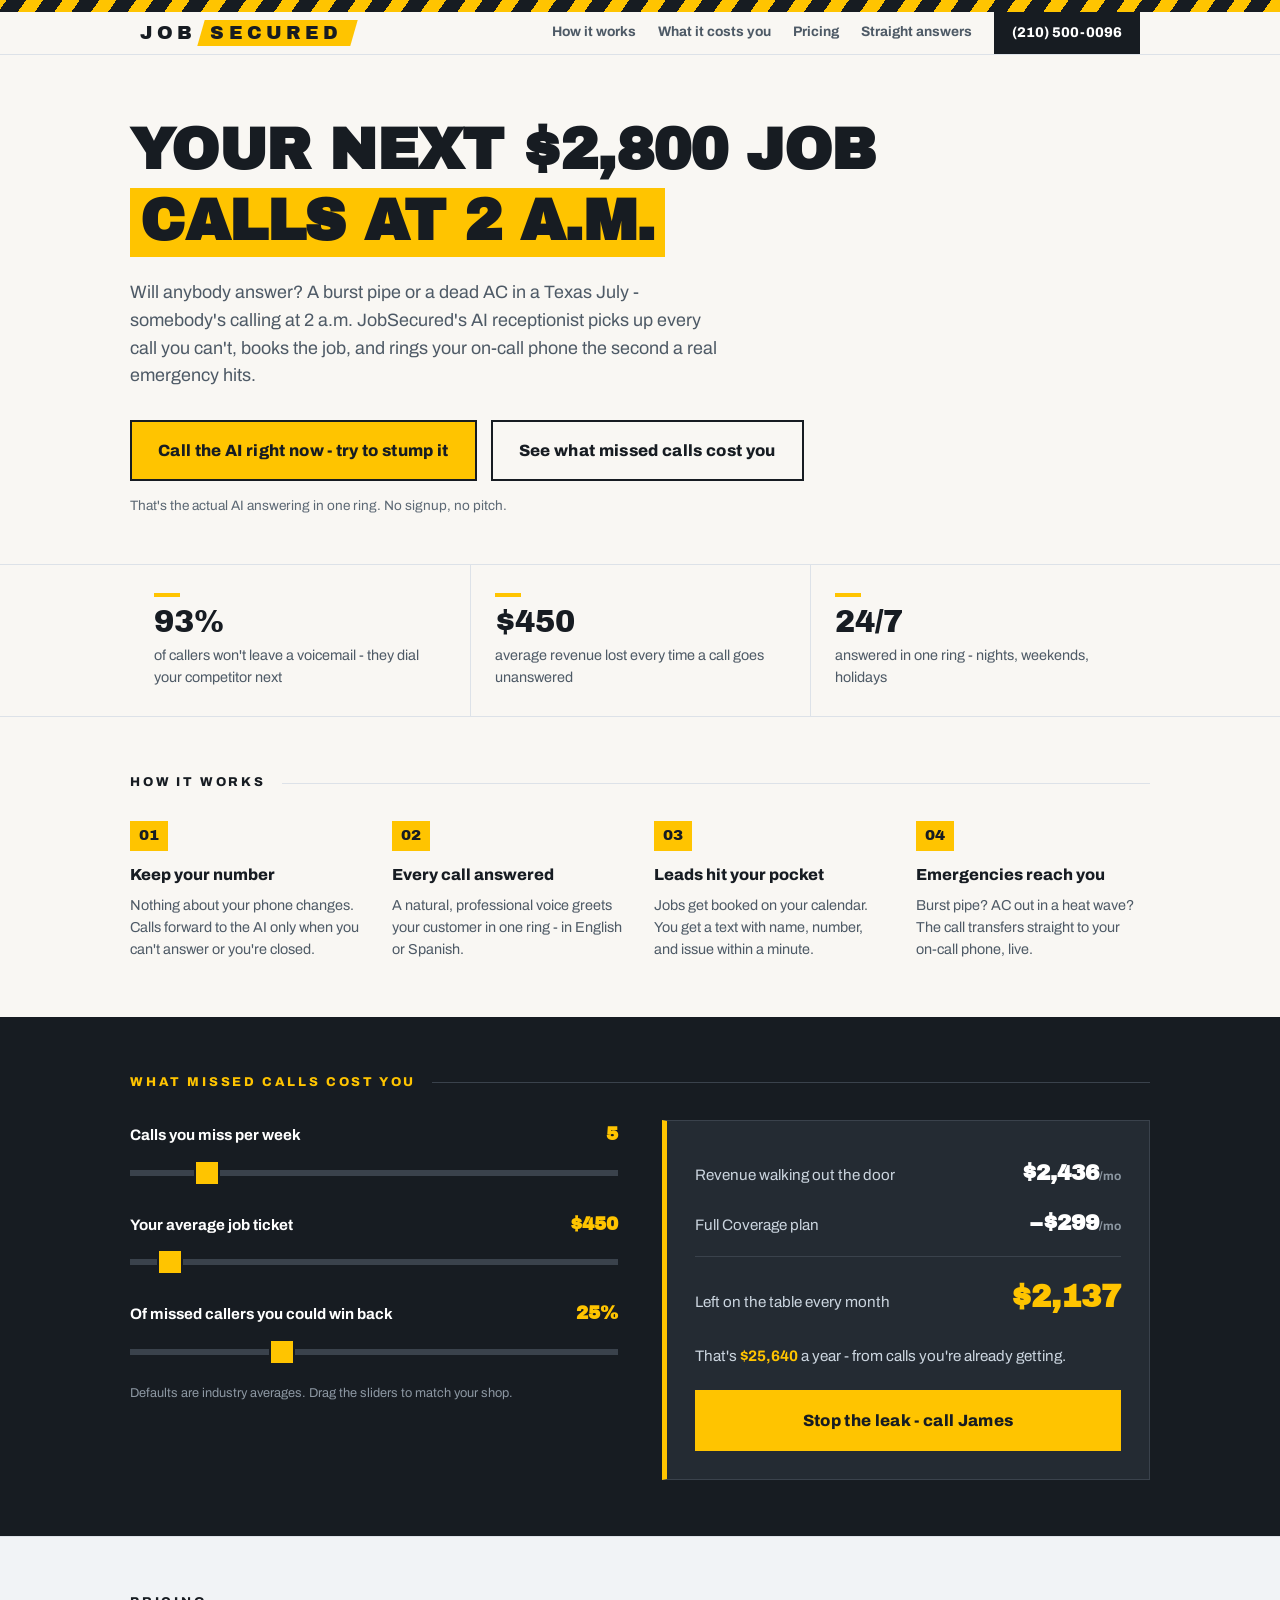
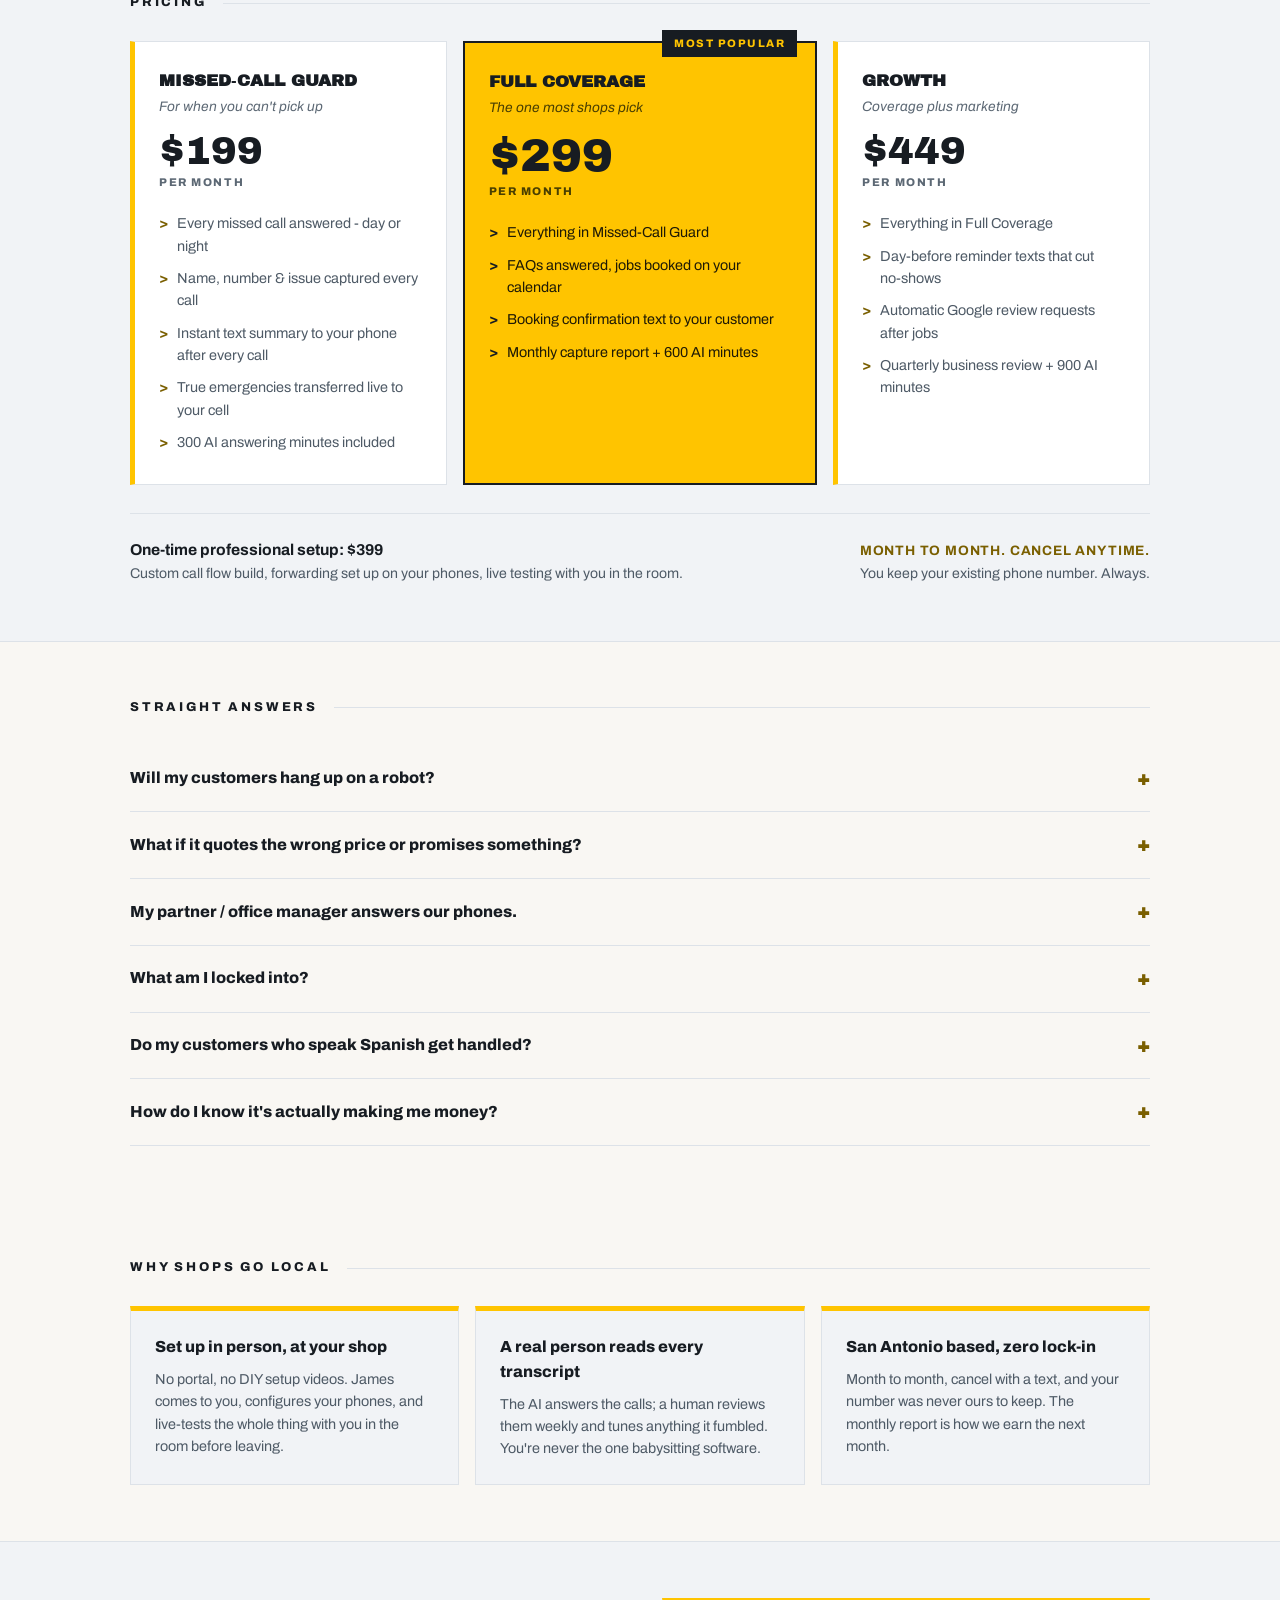
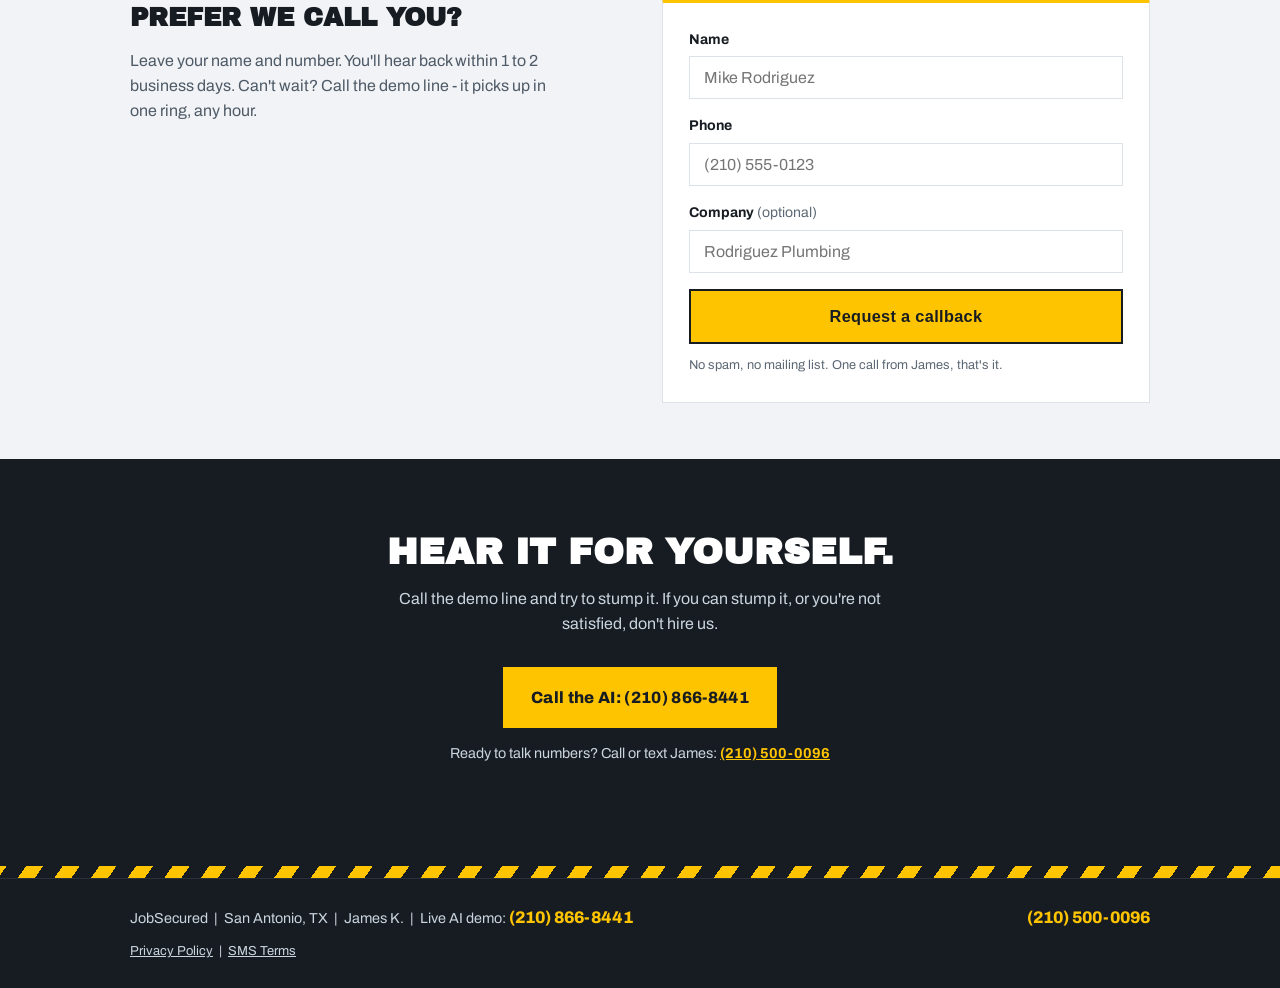
==== commit 79a67ed9: "Fix tiers clarity" ====
--- a/index.html
+++ b/index.html
@@ -177,7 +177,8 @@
         <ul>
           <li>Every missed call answered - day or night</li>
           <li>Name, number &amp; issue captured every call</li>
-          <li>Instant text summaries + live emergency transfer</li>
+          <li>Instant text summary to your phone after every call</li>
+          <li>True emergencies transferred live to your cell</li>
           <li>300 AI answering minutes included</li>
         </ul>
       </div>
@@ -189,8 +190,8 @@
         <div class="per">PER MONTH</div>
         <ul>
           <li>Everything in Missed‑Call Guard</li>
-          <li>24/7 pickup of every missed or overflow call</li>
           <li>FAQs answered, jobs booked on your calendar</li>
+          <li>Booking confirmation text to your customer</li>
           <li>Monthly capture report + 600 AI minutes</li>
         </ul>
       </div>
@@ -201,7 +202,7 @@
         <div class="per">PER MONTH</div>
         <ul>
           <li>Everything in Full Coverage</li>
-          <li>Text confirmations &amp; reminders to customers</li>
+          <li>Day‑before reminder texts that cut no‑shows</li>
           <li>Automatic Google review requests after jobs</li>
           <li>Quarterly business review + 900 AI minutes</li>
         </ul>
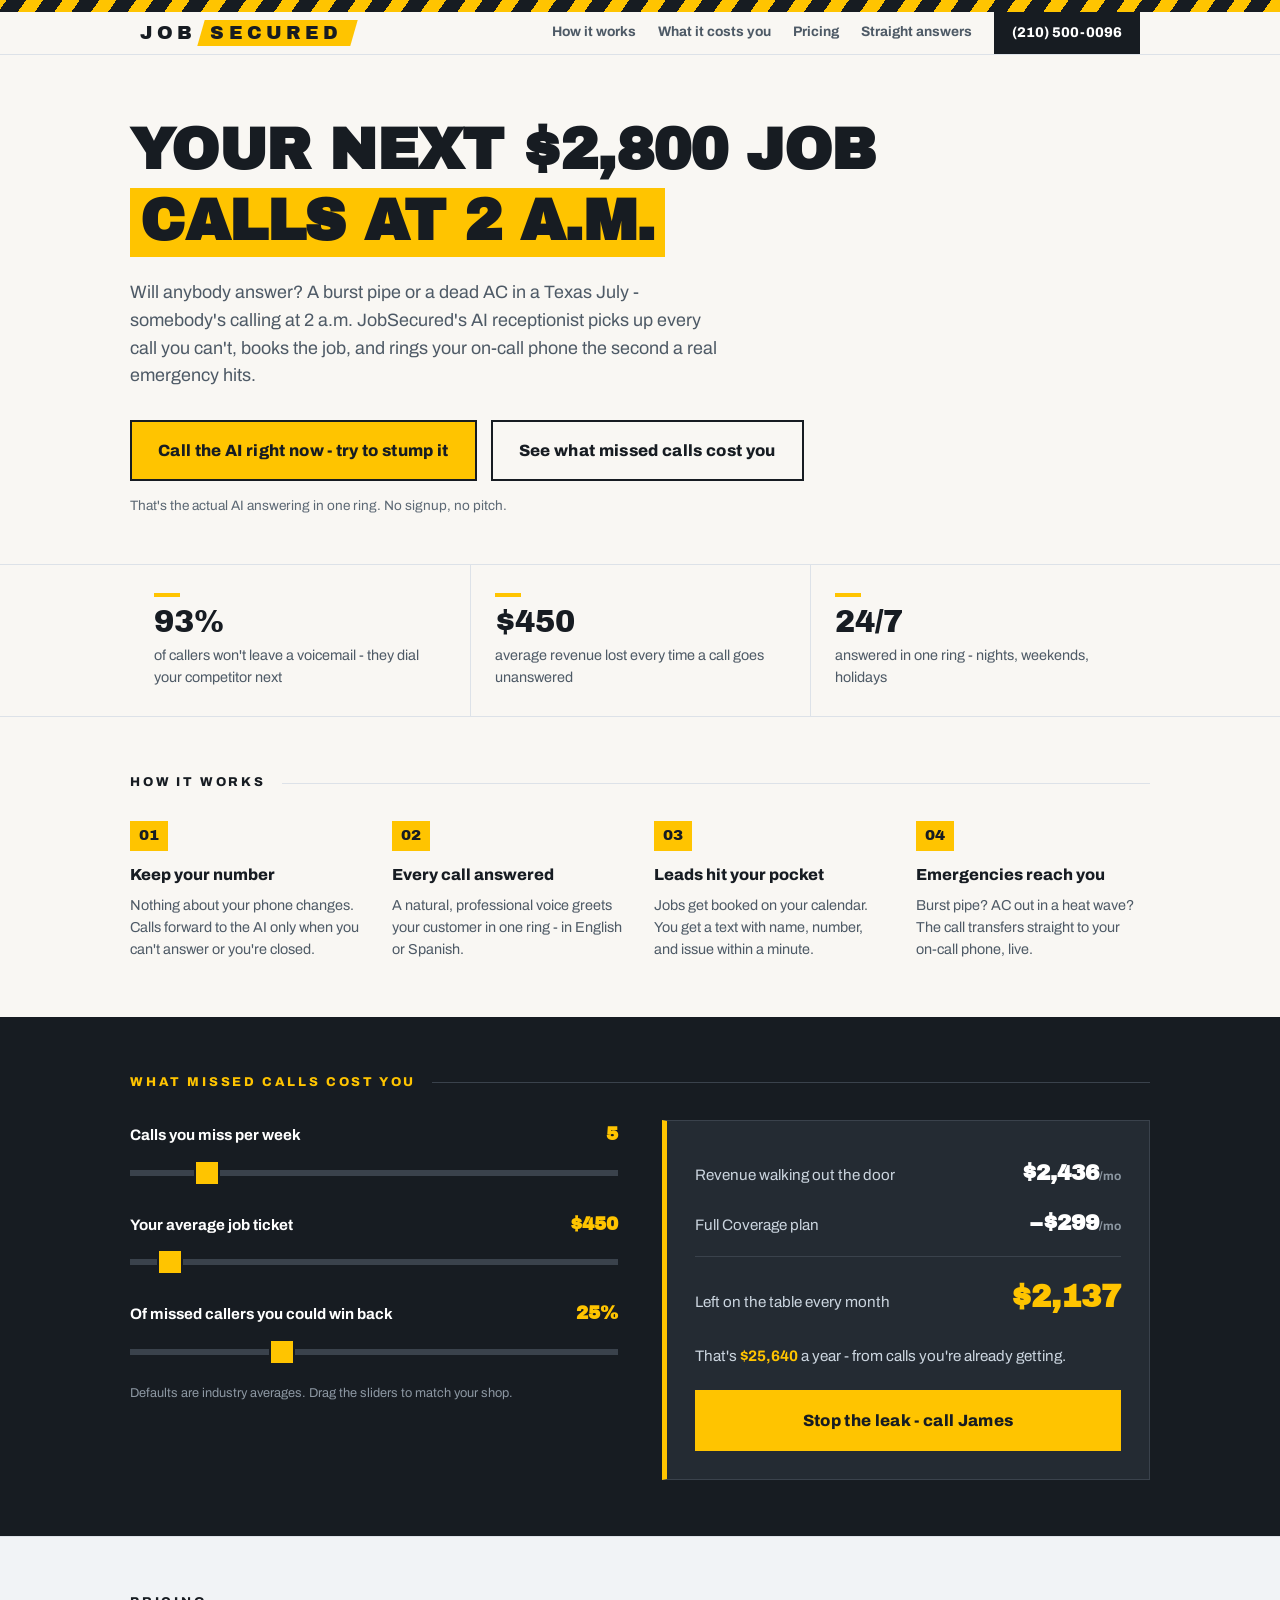
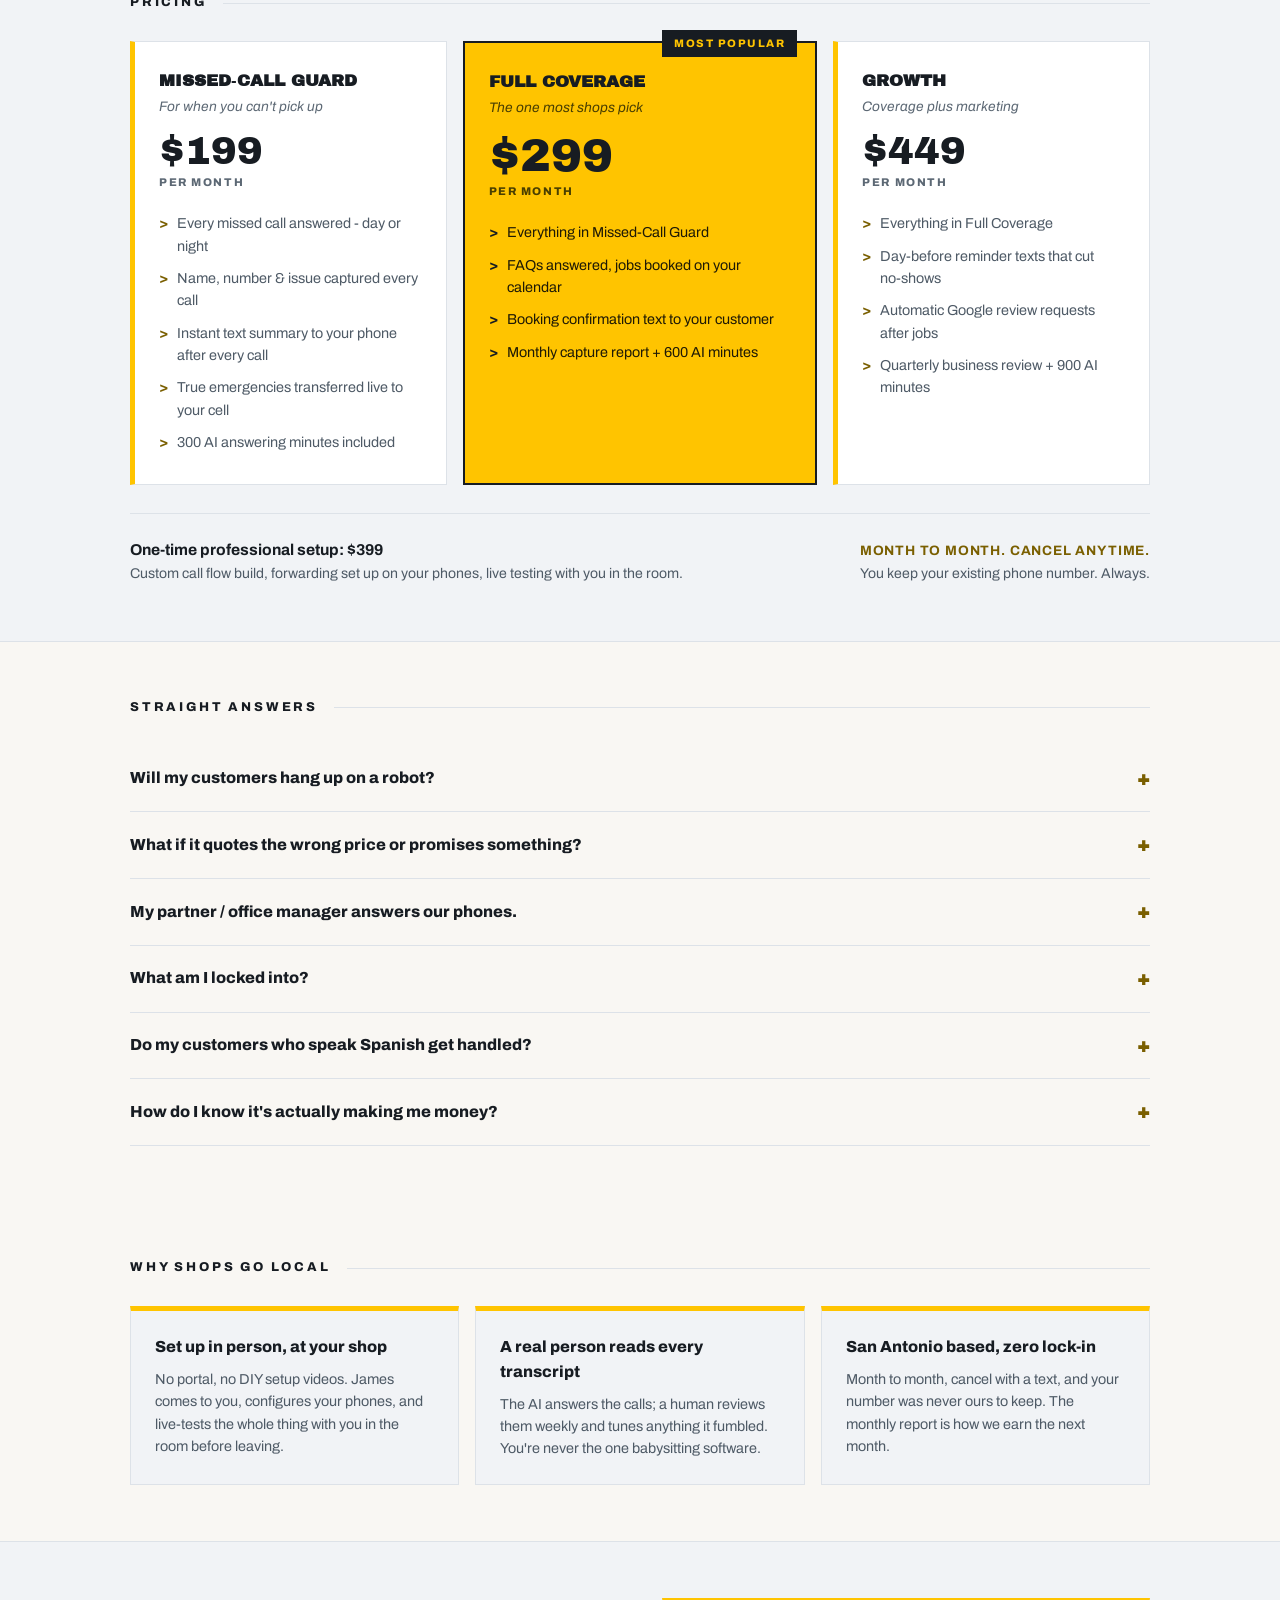
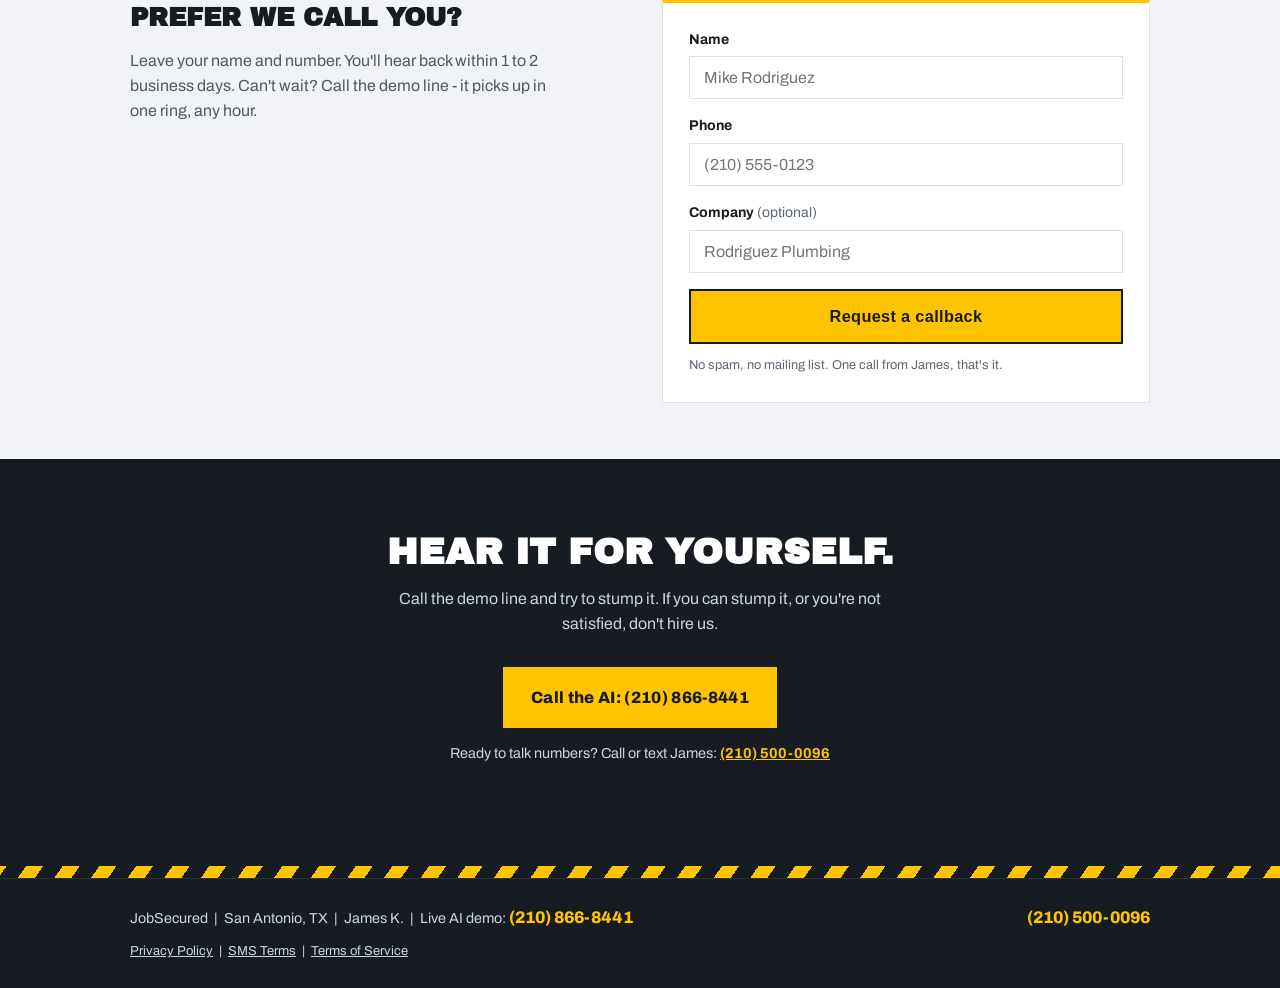
==== commit d74fe797: "compliance update" ====
--- a/index.html
+++ b/index.html
@@ -320,7 +320,7 @@
     <a class="ph" href="tel:+12105000096">(210) 500‑0096</a>
   </div>
   <div class="wrap" style="margin-top:10px;font-size:13px;">
-    <a class="ph" href="privacy.html">Privacy Policy</a>&nbsp;&nbsp;|&nbsp;&nbsp;<a class="ph" href="sms-terms.html">SMS Terms</a>
+    <a class="ph" href="privacy.html">Privacy Policy</a>&nbsp;&nbsp;|&nbsp;&nbsp;<a class="ph" href="sms-terms.html">SMS Terms</a>&nbsp;&nbsp;|&nbsp;&nbsp;<a class="ph" href="terms.html">Terms of Service</a>
   </div>
 </footer>
 
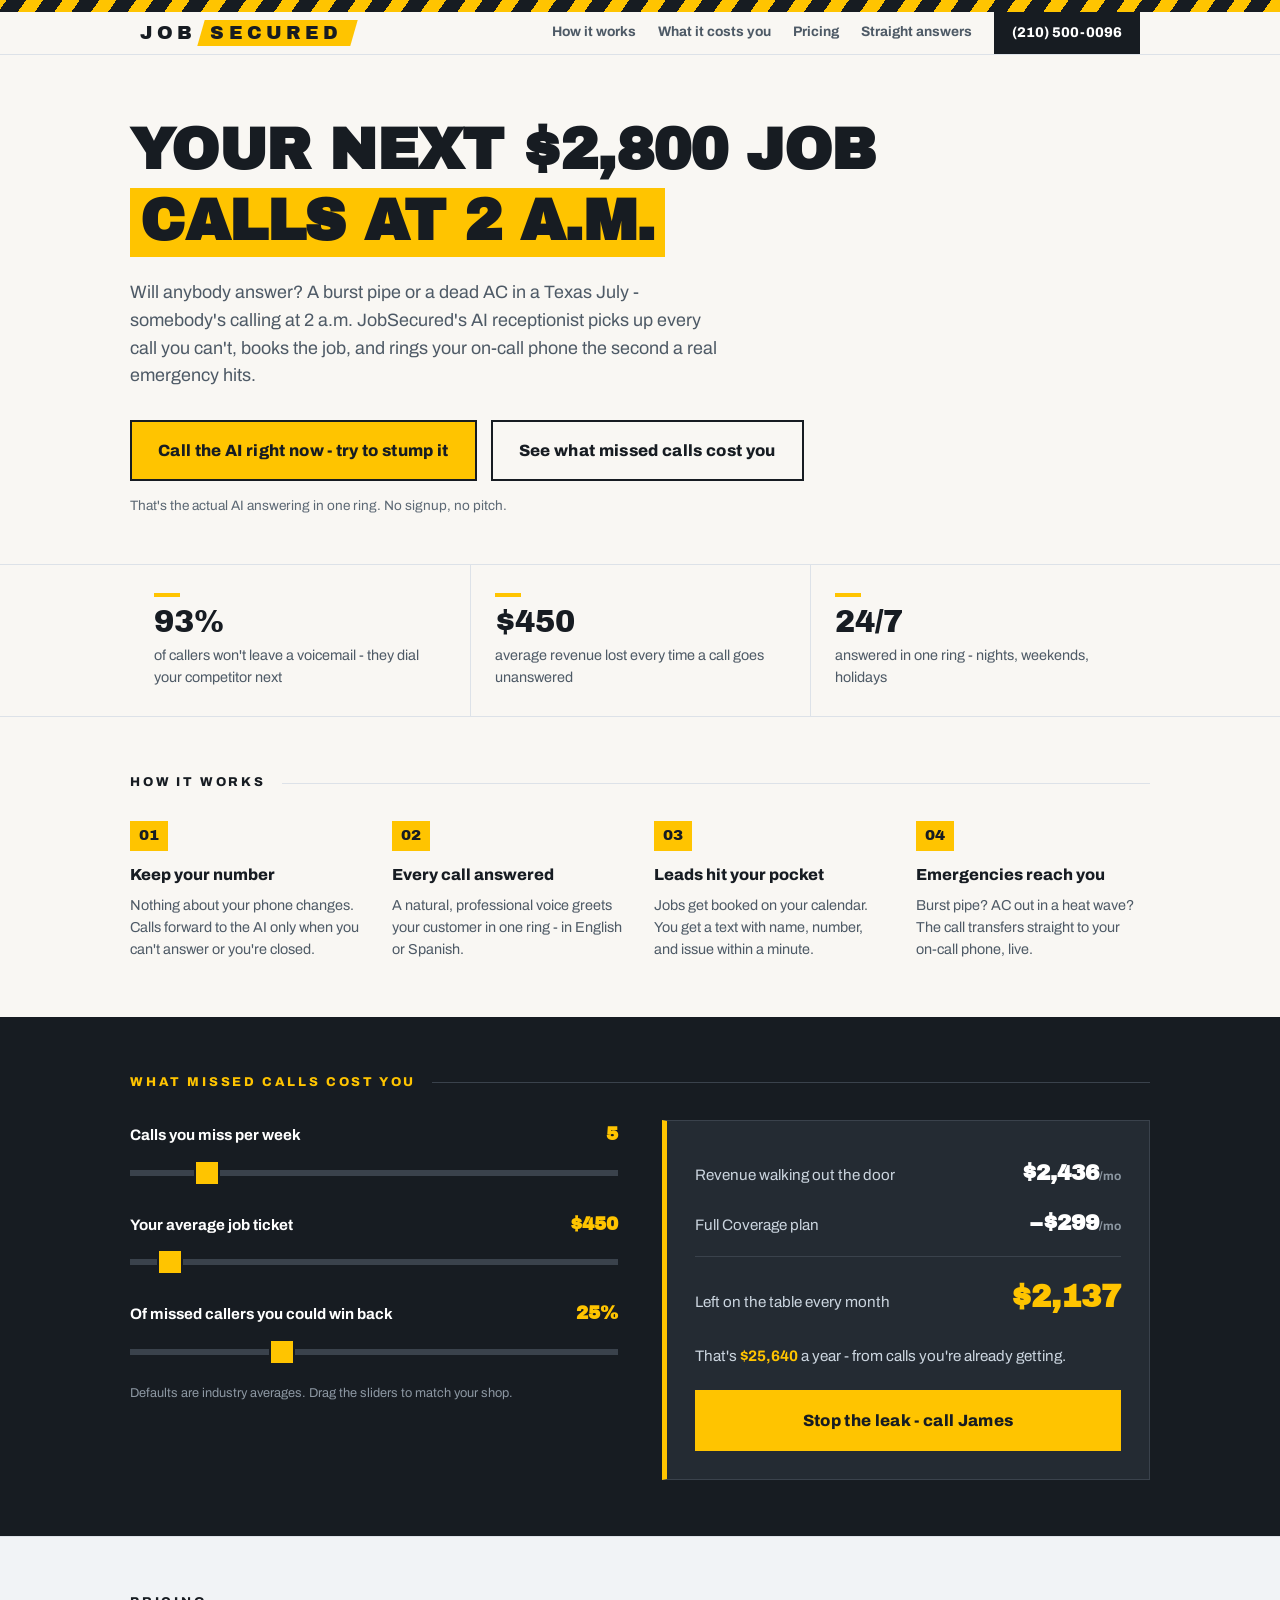
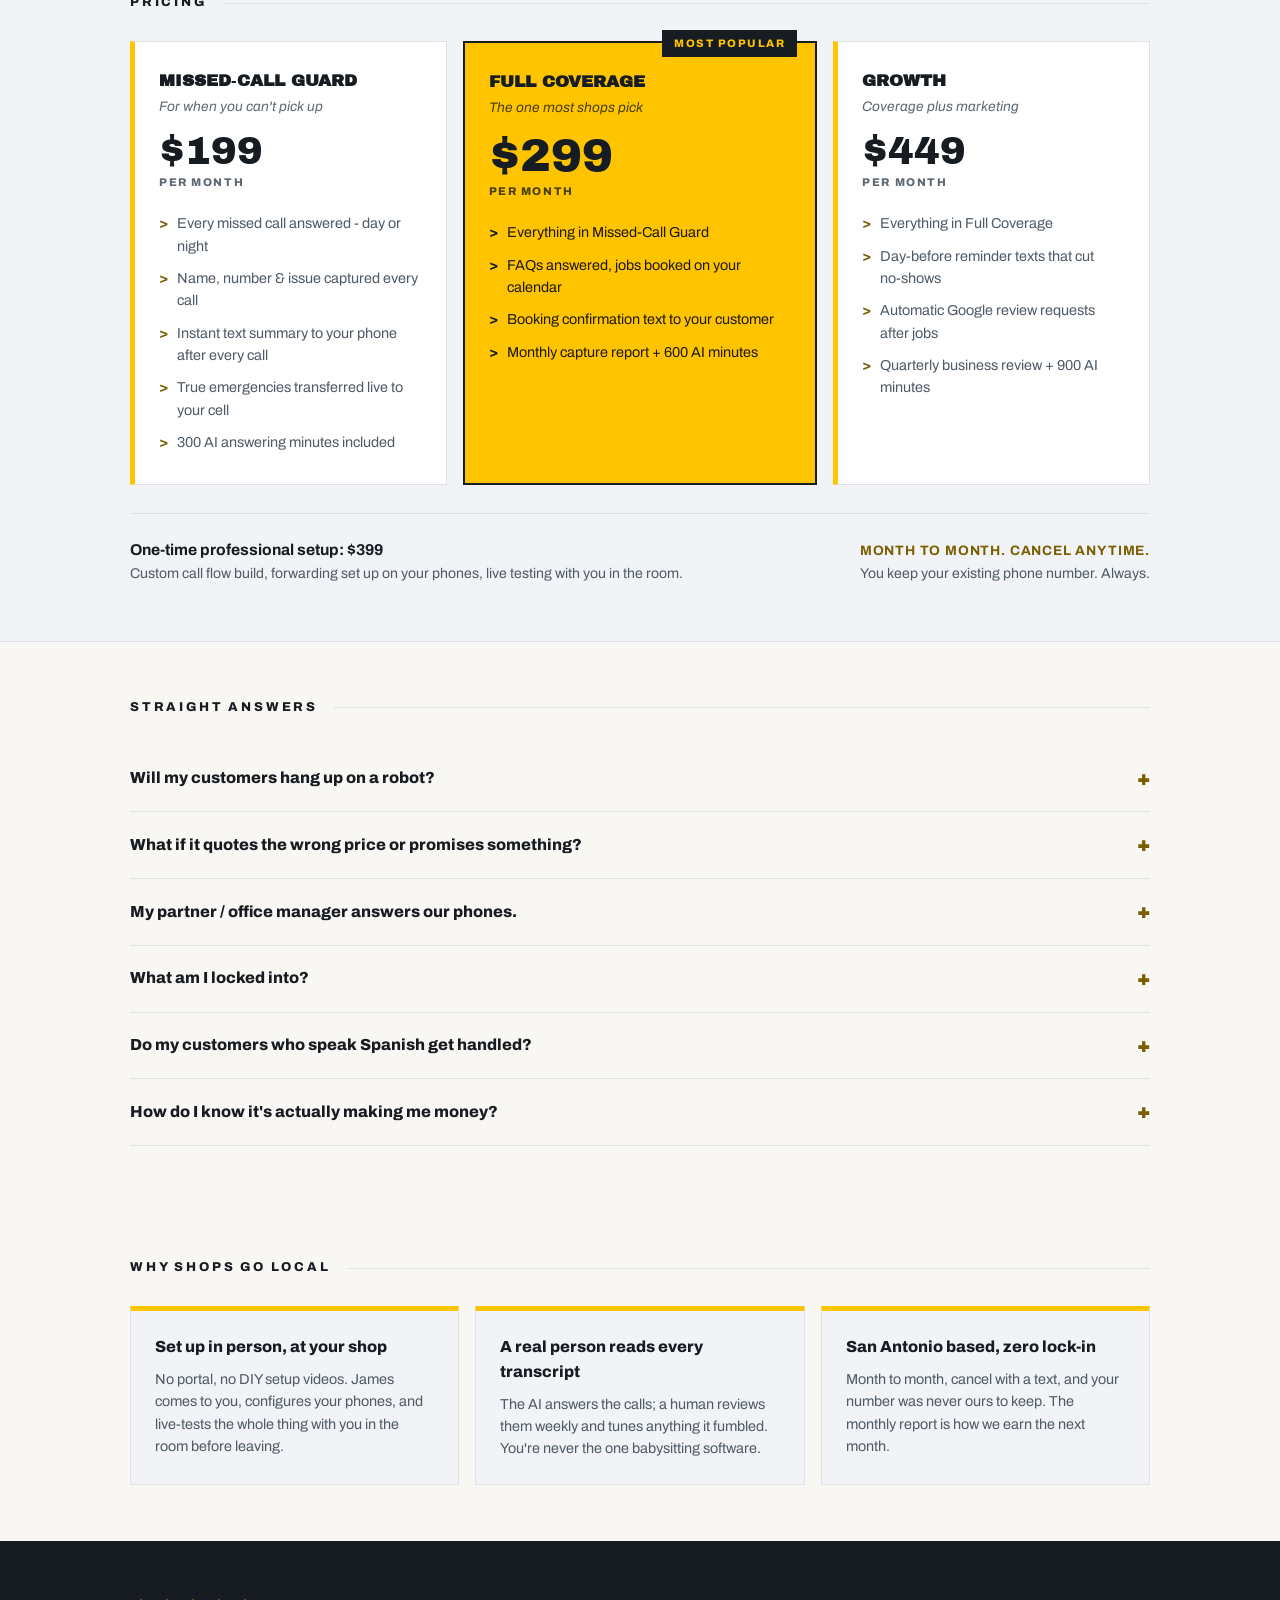
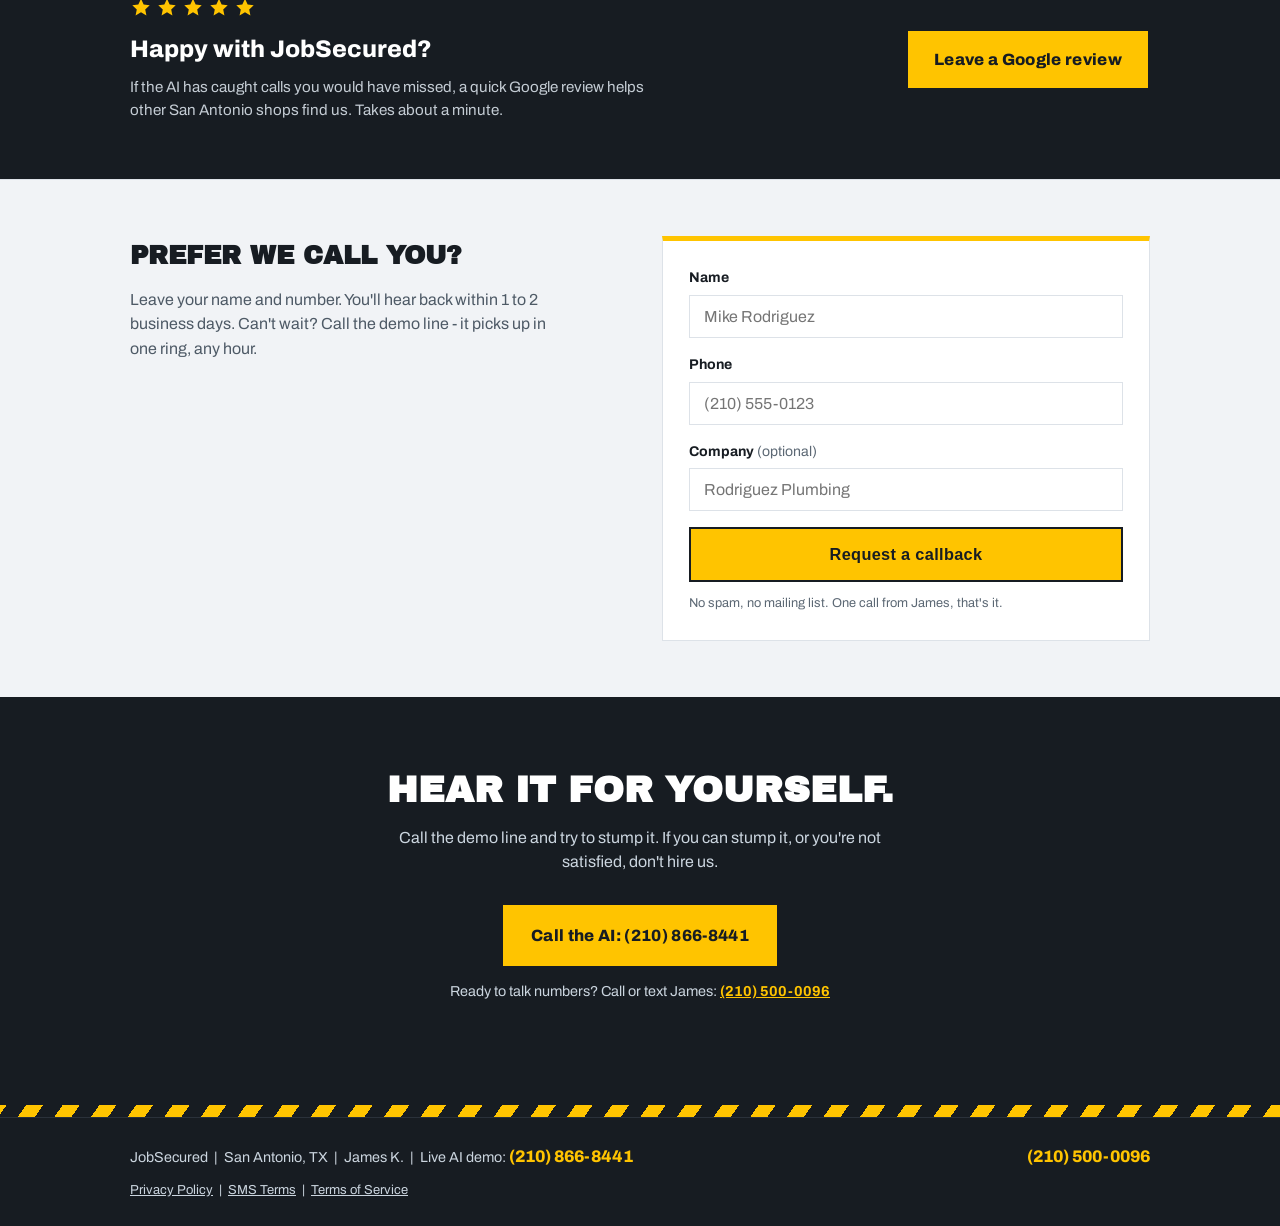
==== commit b665dd51: "add google review section" ====
--- a/index.html
+++ b/index.html
@@ -279,6 +279,23 @@
   </div>
 </section>
 
+<section class="review-band" id="review">
+  <div class="wrap review-in">
+    <div class="review-copy reveal">
+      <div class="review-stars" aria-hidden="true">
+        <svg viewBox="0 0 24 24" width="22" height="22"><path fill="currentColor" d="M12 2l2.9 6.26 6.6.76-4.9 4.55 1.32 6.5L12 16.77 6.08 20.07 7.4 13.57 2.5 9.02l6.6-.76z"/></svg>
+        <svg viewBox="0 0 24 24" width="22" height="22"><path fill="currentColor" d="M12 2l2.9 6.26 6.6.76-4.9 4.55 1.32 6.5L12 16.77 6.08 20.07 7.4 13.57 2.5 9.02l6.6-.76z"/></svg>
+        <svg viewBox="0 0 24 24" width="22" height="22"><path fill="currentColor" d="M12 2l2.9 6.26 6.6.76-4.9 4.55 1.32 6.5L12 16.77 6.08 20.07 7.4 13.57 2.5 9.02l6.6-.76z"/></svg>
+        <svg viewBox="0 0 24 24" width="22" height="22"><path fill="currentColor" d="M12 2l2.9 6.26 6.6.76-4.9 4.55 1.32 6.5L12 16.77 6.08 20.07 7.4 13.57 2.5 9.02l6.6-.76z"/></svg>
+        <svg viewBox="0 0 24 24" width="22" height="22"><path fill="currentColor" d="M12 2l2.9 6.26 6.6.76-4.9 4.55 1.32 6.5L12 16.77 6.08 20.07 7.4 13.57 2.5 9.02l6.6-.76z"/></svg>
+      </div>
+      <h2>Happy with JobSecured?</h2>
+      <p>If the AI has caught calls you would have missed, a quick Google review helps other San Antonio shops find us. Takes about a minute.</p>
+    </div>
+    <a class="btn btn-solid review-btn reveal" href="https://g.page/r/CVqztZ7N7uJ9EAI/review" target="_blank" rel="noopener">Leave a Google review</a>
+  </div>
+</section>
+
 <section class="contact" id="contact">
   <div class="wrap contact-grid">
     <div class="contact-copy">
--- a/styles.css
+++ b/styles.css
@@ -312,6 +312,24 @@
 .quote cite{display:block;margin-top:10px;font-style:normal;font-weight:700;font-size:.85rem;color:var(--grey)}
 @media(max-width:840px){.local-grid{grid-template-columns:1fr}}
 
+/* ---------- google review band ---------- */
+.review-band{
+  background:var(--ink);
+  color:var(--white);
+  padding:56px 0;
+}
+.review-in{
+  display:flex;align-items:center;justify-content:space-between;
+  gap:28px;flex-wrap:wrap;
+}
+.review-stars{display:flex;gap:4px;color:var(--yellow);margin-bottom:12px}
+.review-copy h2{font-size:1.5rem;font-weight:800;margin-bottom:8px}
+.review-copy p{max-width:520px;color:#C4CCD4;font-size:.95rem}
+.review-btn{white-space:nowrap}
+@media(max-width:840px){
+  .review-in{flex-direction:column;align-items:flex-start}
+}
+
 /* ---------- wordmark highlight (marker-swipe, matches Logo A) ---------- */
 .wm-hl{
   position:relative;
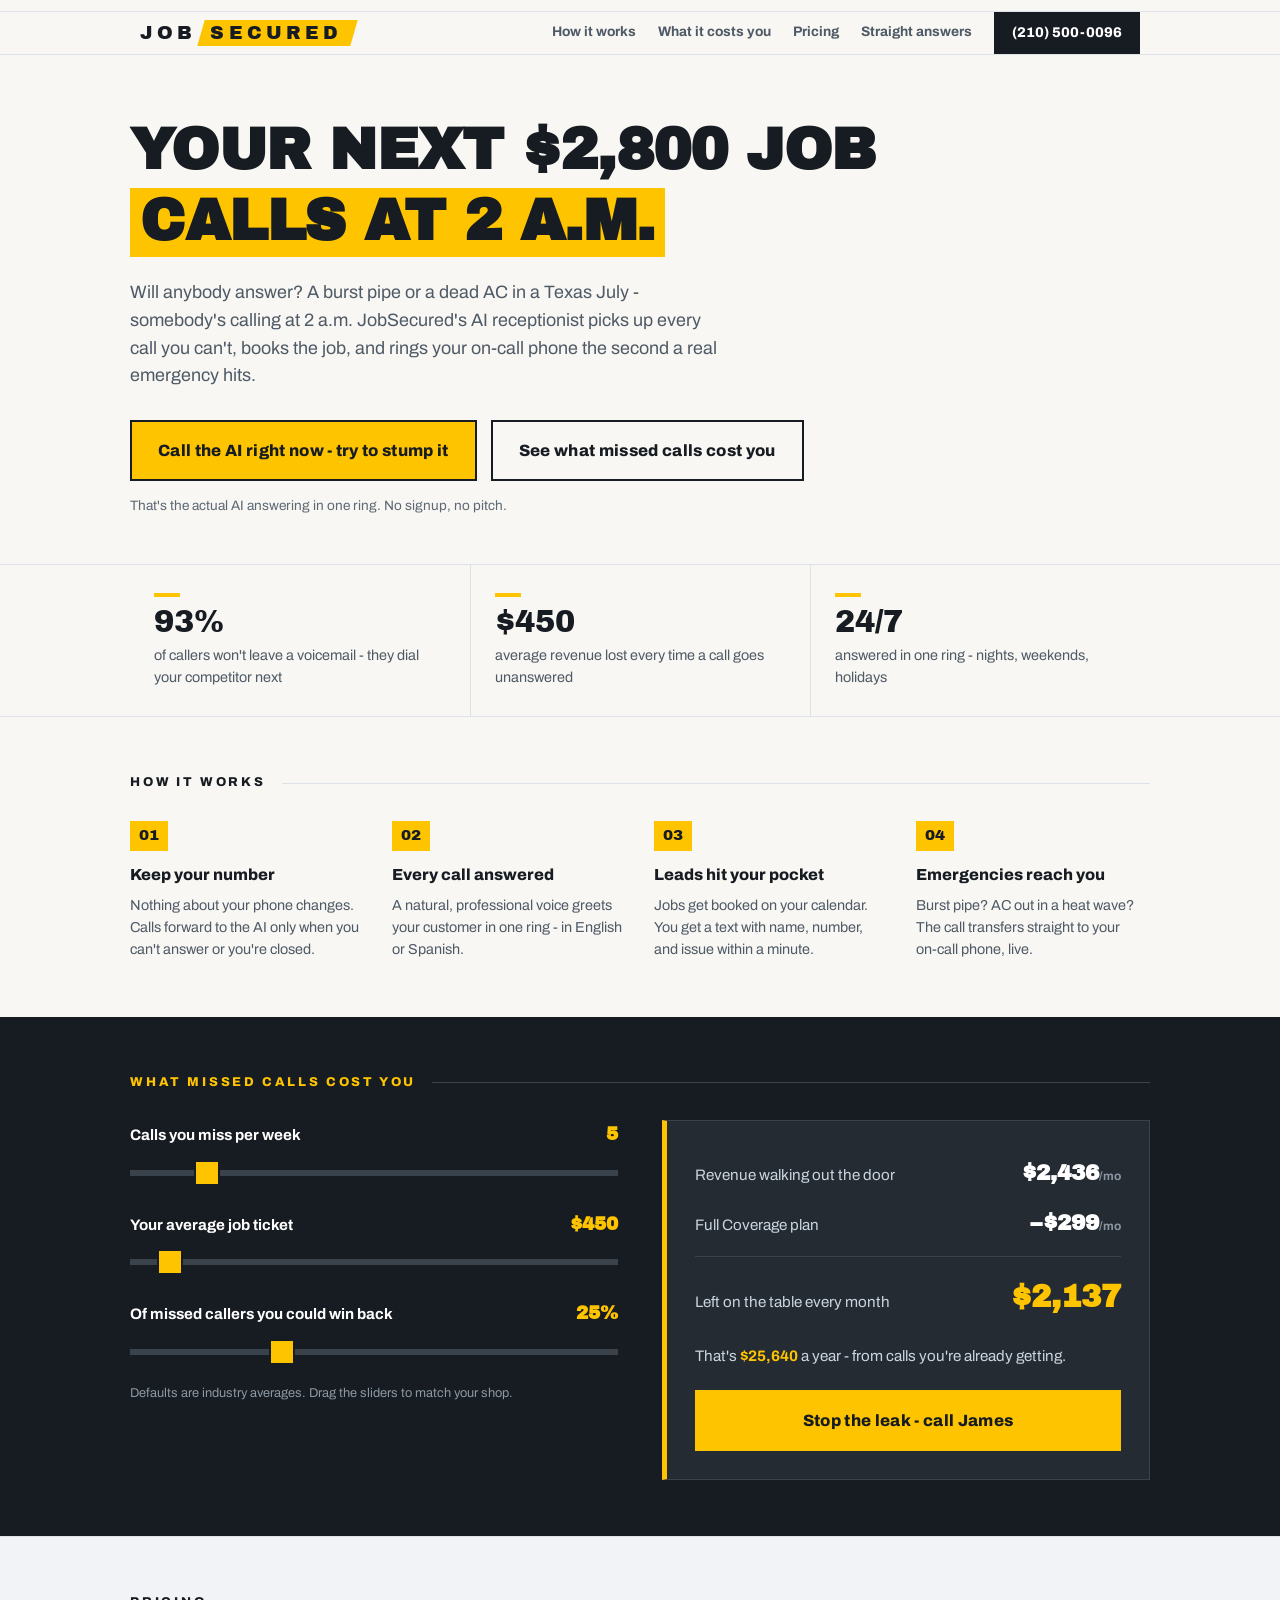
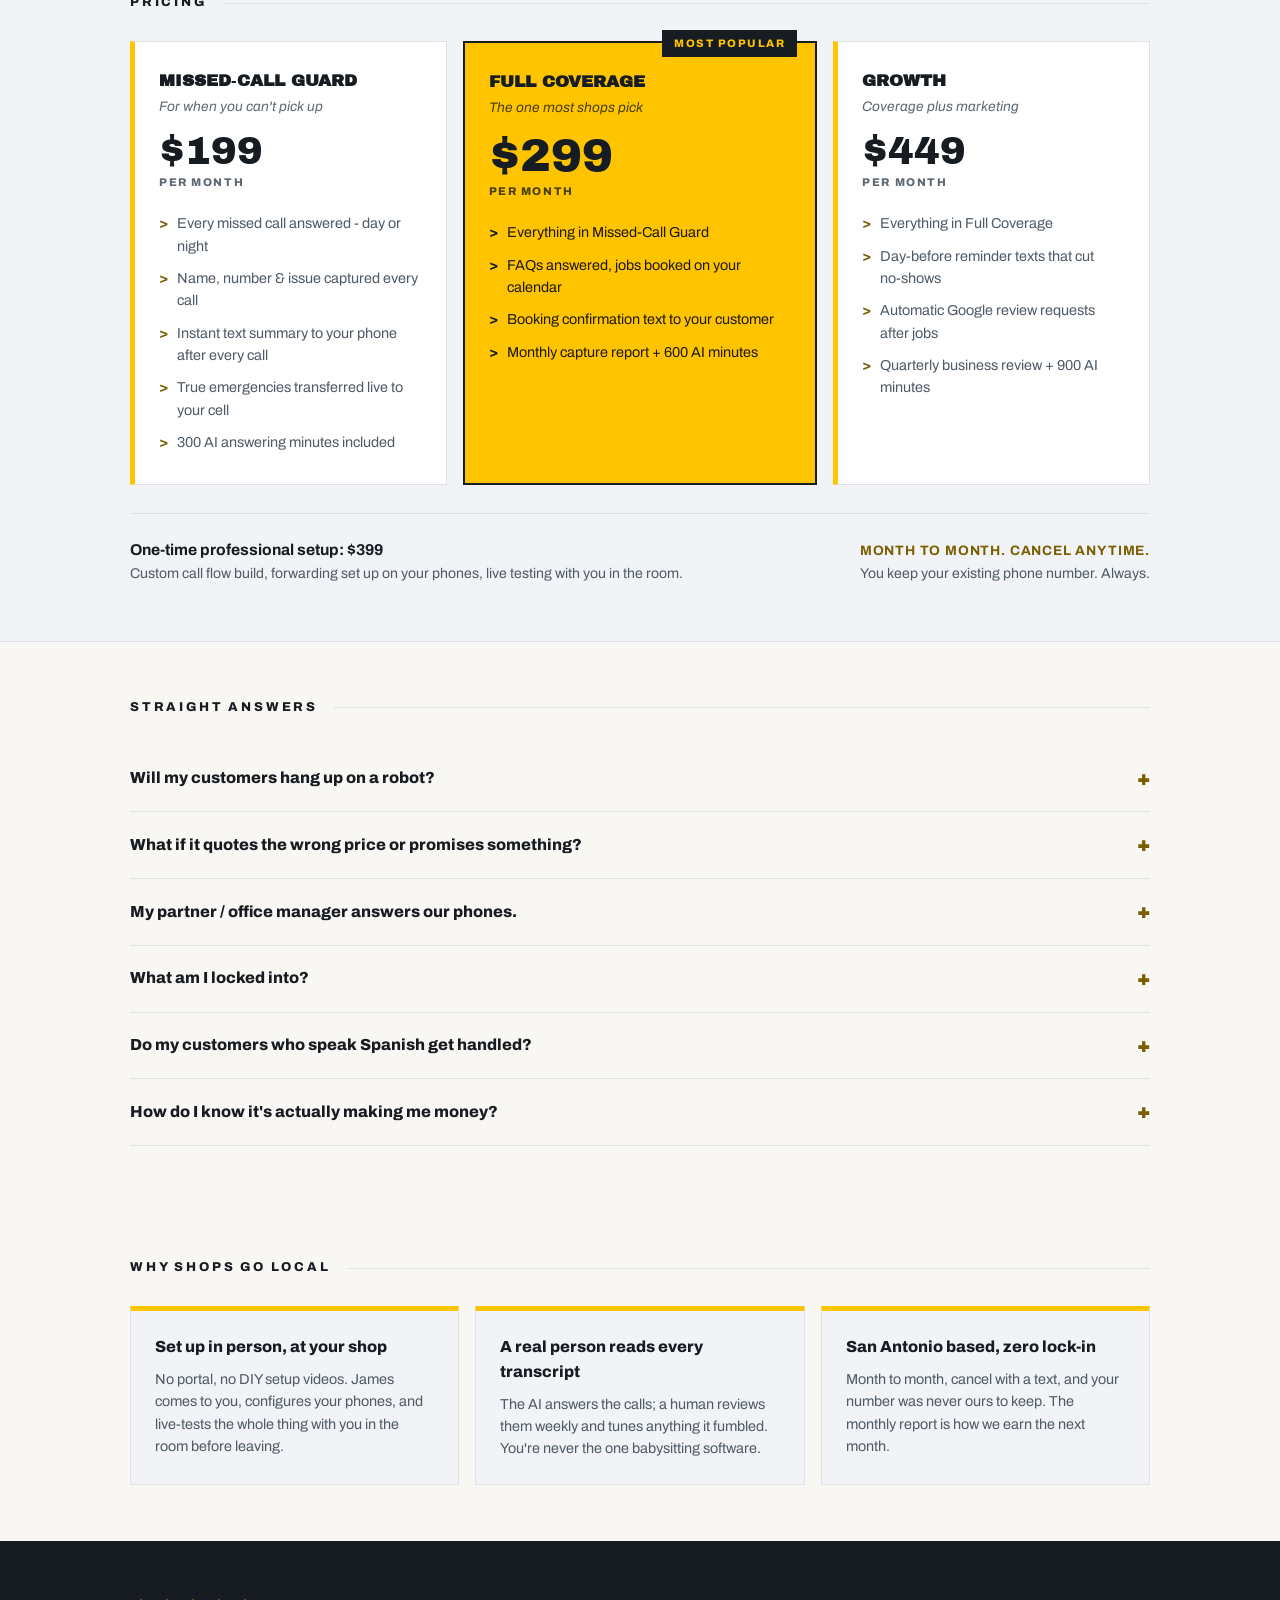
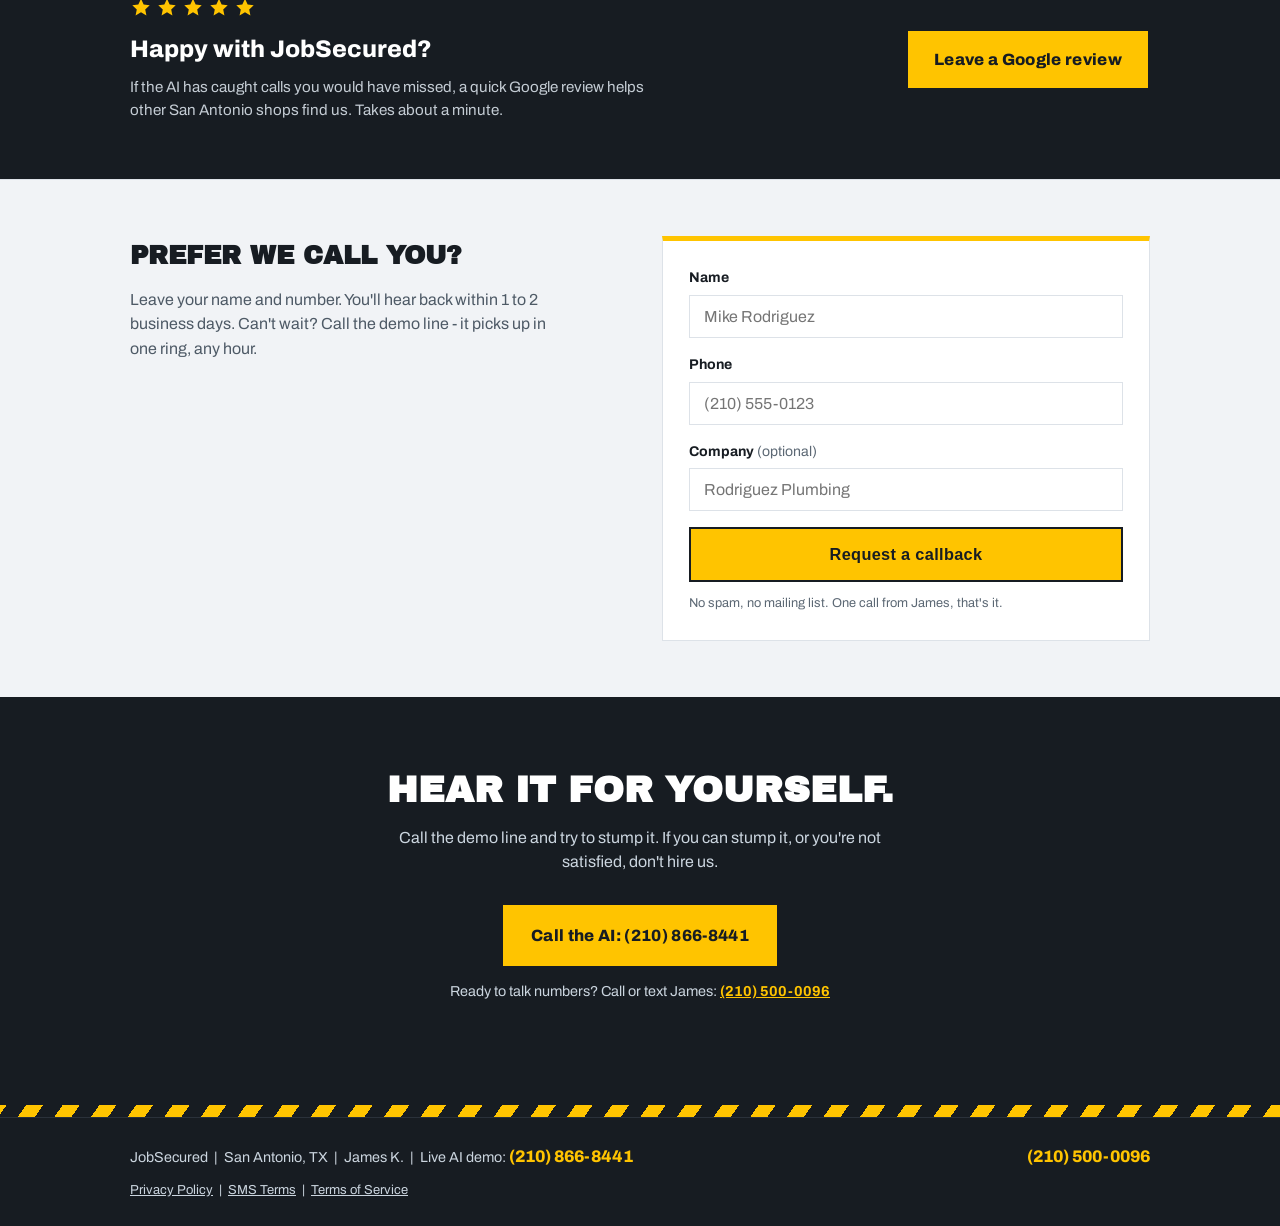
==== commit dc44651c: "Restore bottom hazard stripe, make top banner off-white The lower banner returns to the original yel" ====
--- a/index.html
+++ b/index.html
@@ -66,7 +66,7 @@
 
 <a class="skip-link" href="#main">Skip to main content</a>
 
-<div class="hazard" aria-hidden="true"></div>
+<div class="hazard hazard-top" aria-hidden="true"></div>
 
 <header id="top">
   <div class="wrap head-in">
--- a/styles.css
+++ b/styles.css
@@ -32,6 +32,10 @@
   height:12px;
   background:repeating-linear-gradient(-55deg,var(--yellow) 0 14px,var(--ink) 14px 30px);
 }
+.hazard-top{
+  background:var(--paper);
+  border-bottom:1px solid var(--line);
+}
 .wrap{max-width:1060px;margin:0 auto;padding:0 20px}
 
 /* ---------- header / nav ---------- */
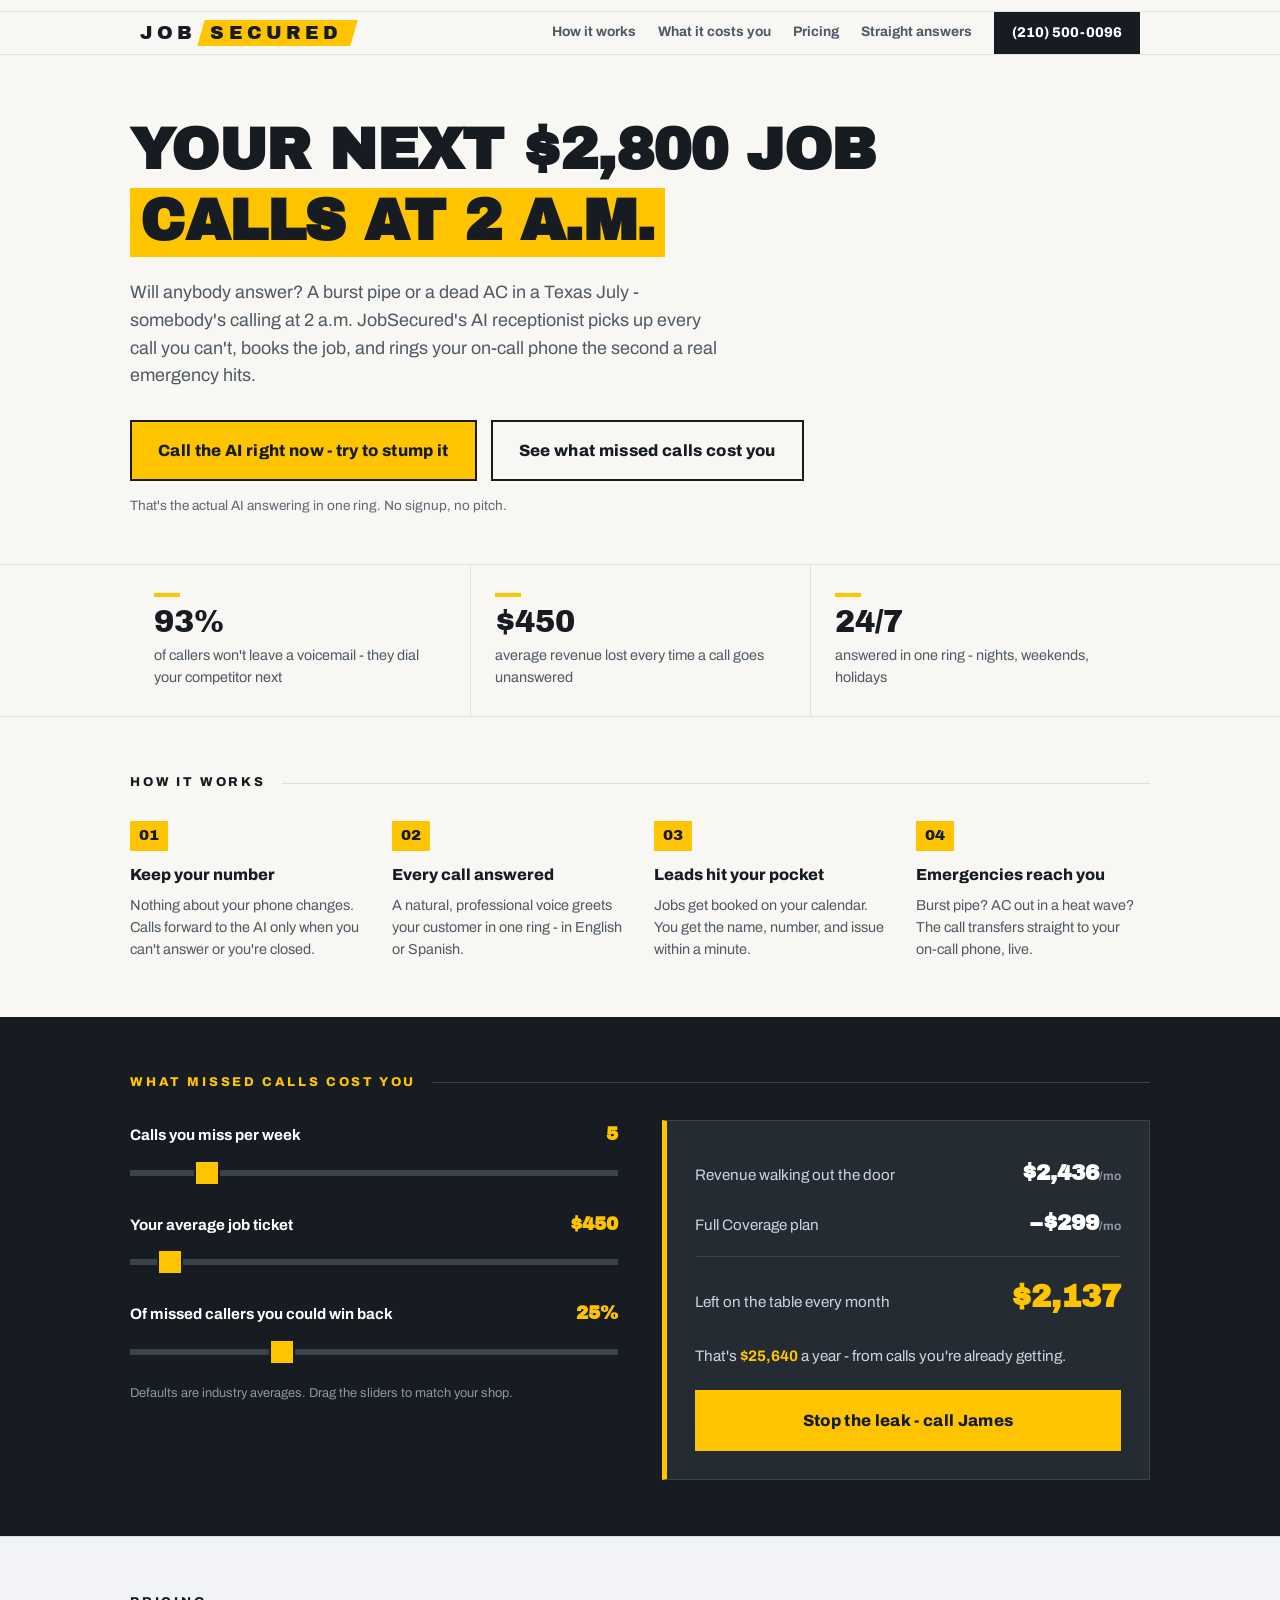
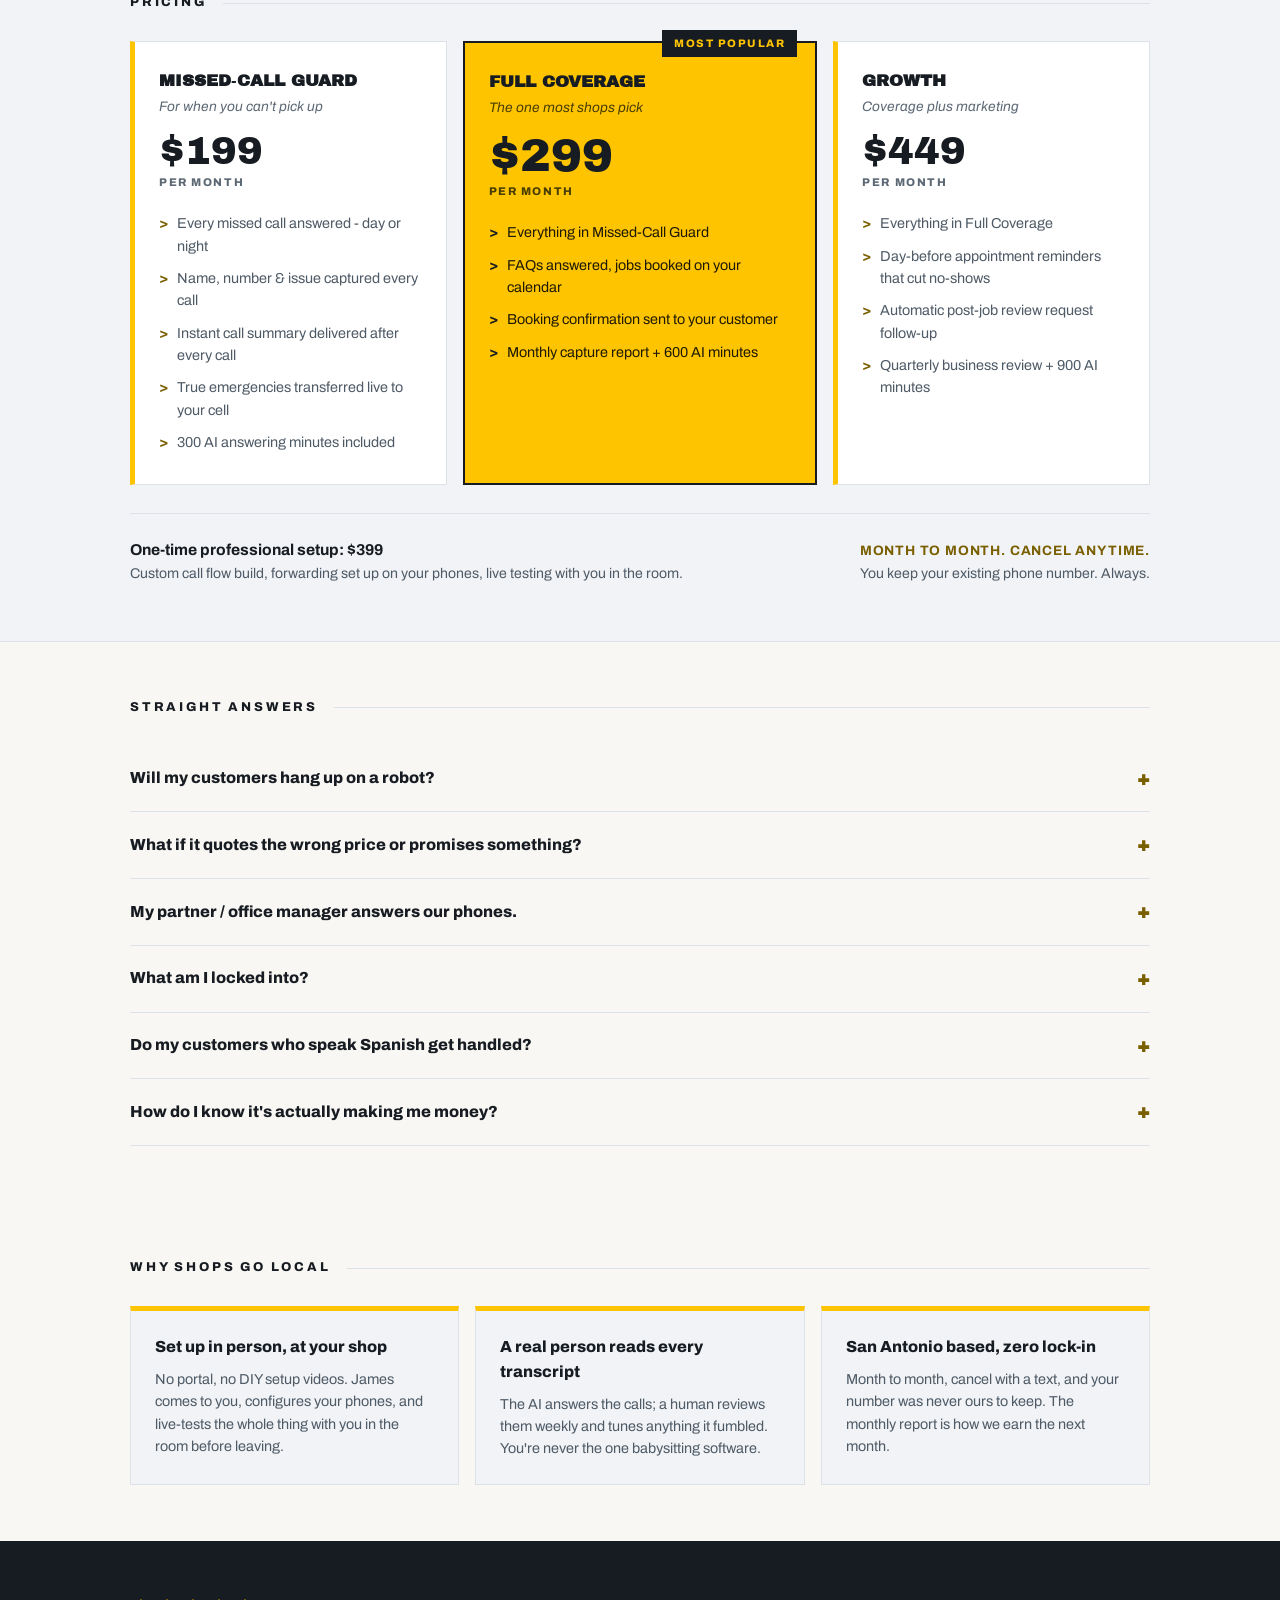
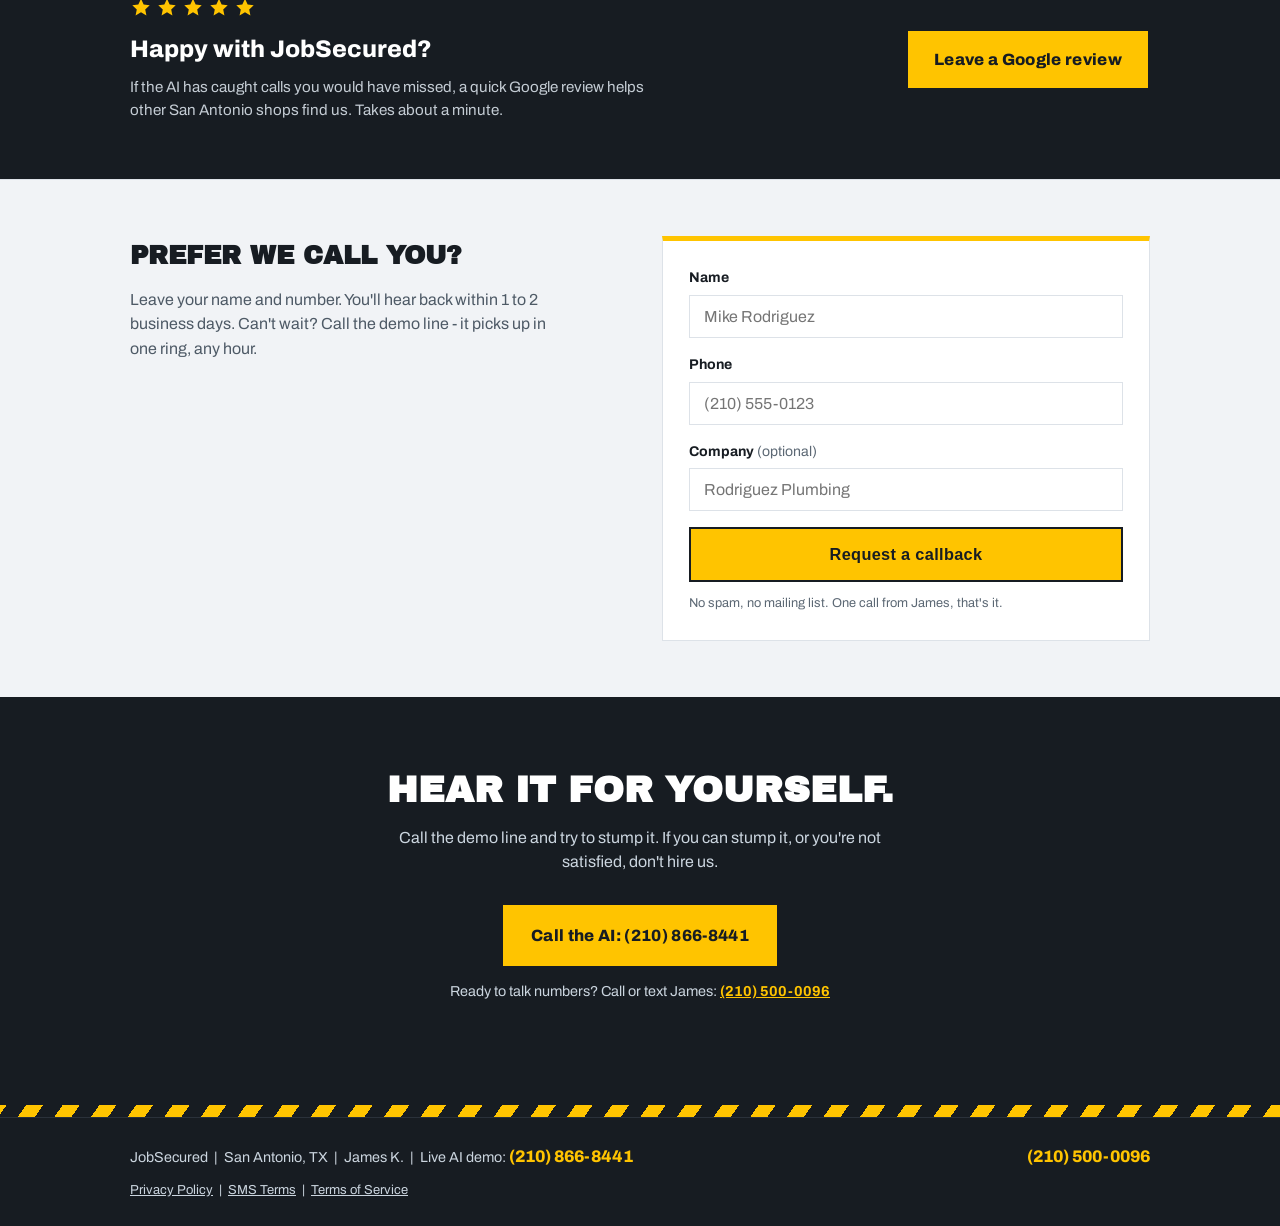
==== commit ce12c288: "Add files via upload" ====
--- a/index.html
+++ b/index.html
@@ -4,9 +4,9 @@
 <meta charset="UTF-8">
 <meta name="viewport" content="width=device-width, initial-scale=1.0">
 <title>JobSecured | AI Call Answering for Plumbing &amp; HVAC | San Antonio, TX</title>
-<meta name="description" content="JobSecured's AI receptionist answers every plumbing and HVAC call you can't - 24/7. Books the job, texts you the lead, transfers real emergencies to your on-call phone. San Antonio, TX.">
+<meta name="description" content="JobSecured's AI receptionist answers every plumbing and HVAC call you can't - 24/7. Books the job, sends you the lead, transfers real emergencies to your on-call phone. San Antonio, TX.">
 <meta property="og:title" content="JobSecured | Never Miss Another Emergency Call">
-<meta property="og:description" content="An AI receptionist answers when you're under a sink or asleep. Books the job, texts you the lead, rings you for true emergencies.">
+<meta property="og:description" content="An AI receptionist answers when you're under a sink or asleep. Books the job, sends you the lead, rings you for true emergencies.">
 <meta property="og:type" content="website">
 <meta property="og:url" content="https://jobsecured.co/">
 <meta property="og:site_name" content="JobSecured">
@@ -17,7 +17,7 @@
 <link rel="canonical" href="https://jobsecured.co/">
 <meta name="twitter:card" content="summary_large_image">
 <meta name="twitter:title" content="JobSecured | Never Miss Another Emergency Call">
-<meta name="twitter:description" content="An AI receptionist answers when you can't. Books the job, texts you the lead, rings you for true emergencies. San Antonio, TX.">
+<meta name="twitter:description" content="An AI receptionist answers when you can't. Books the job, sends you the lead, rings you for true emergencies. San Antonio, TX.">
 <meta name="twitter:image" content="https://jobsecured.co/og-image.png">
 <meta name="theme-color" content="#171C22">
 <meta name="geo.region" content="US-TX">
@@ -119,7 +119,7 @@
     <div class="steps">
       <div class="step reveal"><span class="num">01</span><h3>Keep your number</h3><p>Nothing about your phone changes. Calls forward to the AI only when you can't answer or you're closed.</p></div>
       <div class="step reveal"><span class="num">02</span><h3>Every call answered</h3><p>A natural, professional voice greets your customer in one ring - in English or Spanish.</p></div>
-      <div class="step reveal"><span class="num">03</span><h3>Leads hit your pocket</h3><p>Jobs get booked on your calendar. You get a text with name, number, and issue within a minute.</p></div>
+      <div class="step reveal"><span class="num">03</span><h3>Leads hit your pocket</h3><p>Jobs get booked on your calendar. You get the name, number, and issue within a minute.</p></div>
       <div class="step reveal"><span class="num">04</span><h3>Emergencies reach you</h3><p>Burst pipe? AC out in a heat wave? The call transfers straight to your on‑call phone, live.</p></div>
     </div>
   </div>
@@ -177,7 +177,7 @@
         <ul>
           <li>Every missed call answered - day or night</li>
           <li>Name, number &amp; issue captured every call</li>
-          <li>Instant text summary to your phone after every call</li>
+          <li>Instant call summary delivered after every call</li>
           <li>True emergencies transferred live to your cell</li>
           <li>300 AI answering minutes included</li>
         </ul>
@@ -191,7 +191,7 @@
         <ul>
           <li>Everything in Missed‑Call Guard</li>
           <li>FAQs answered, jobs booked on your calendar</li>
-          <li>Booking confirmation text to your customer</li>
+          <li>Booking confirmation sent to your customer</li>
           <li>Monthly capture report + 600 AI minutes</li>
         </ul>
       </div>
@@ -202,8 +202,8 @@
         <div class="per">PER MONTH</div>
         <ul>
           <li>Everything in Full Coverage</li>
-          <li>Day‑before reminder texts that cut no‑shows</li>
-          <li>Automatic Google review requests after jobs</li>
+          <li>Day‑before appointment reminders that cut no‑shows</li>
+          <li>Automatic post‑job review request follow‑up</li>
           <li>Quarterly business review + 900 AI minutes</li>
         </ul>
       </div>
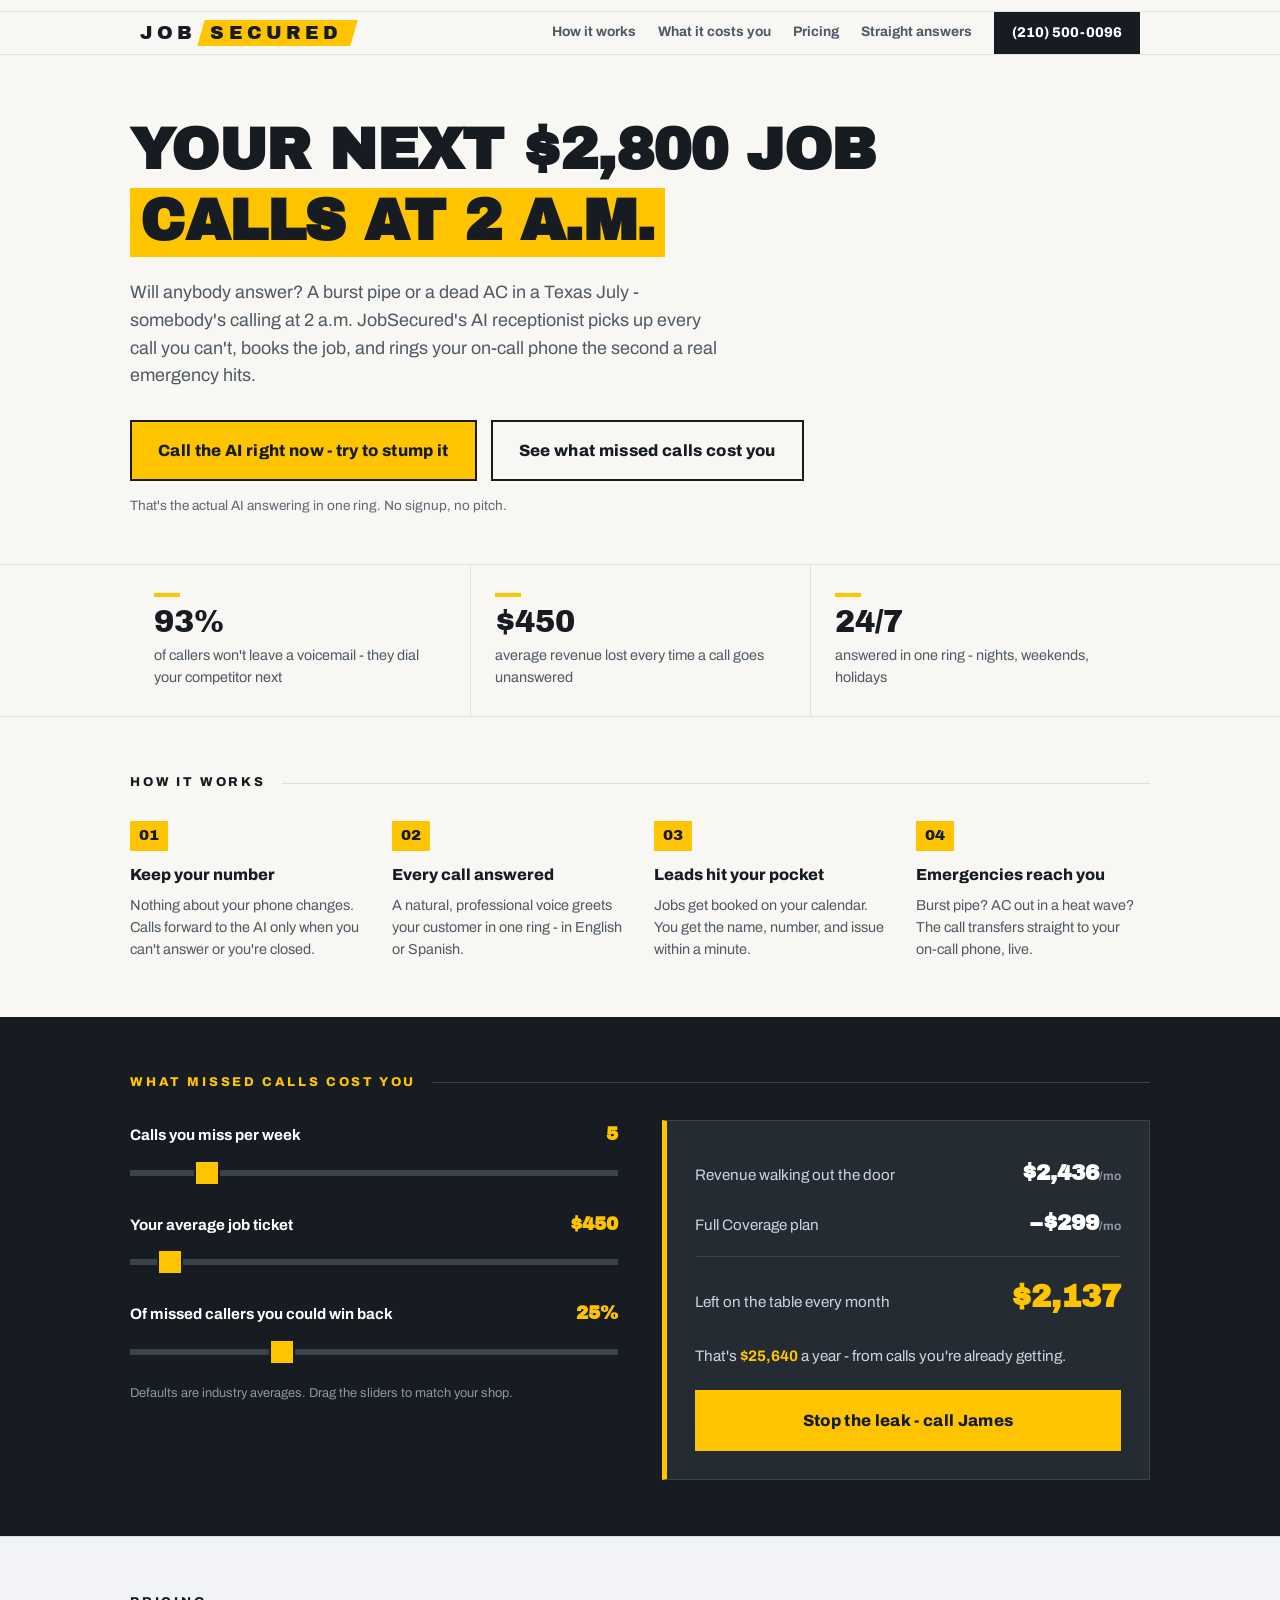
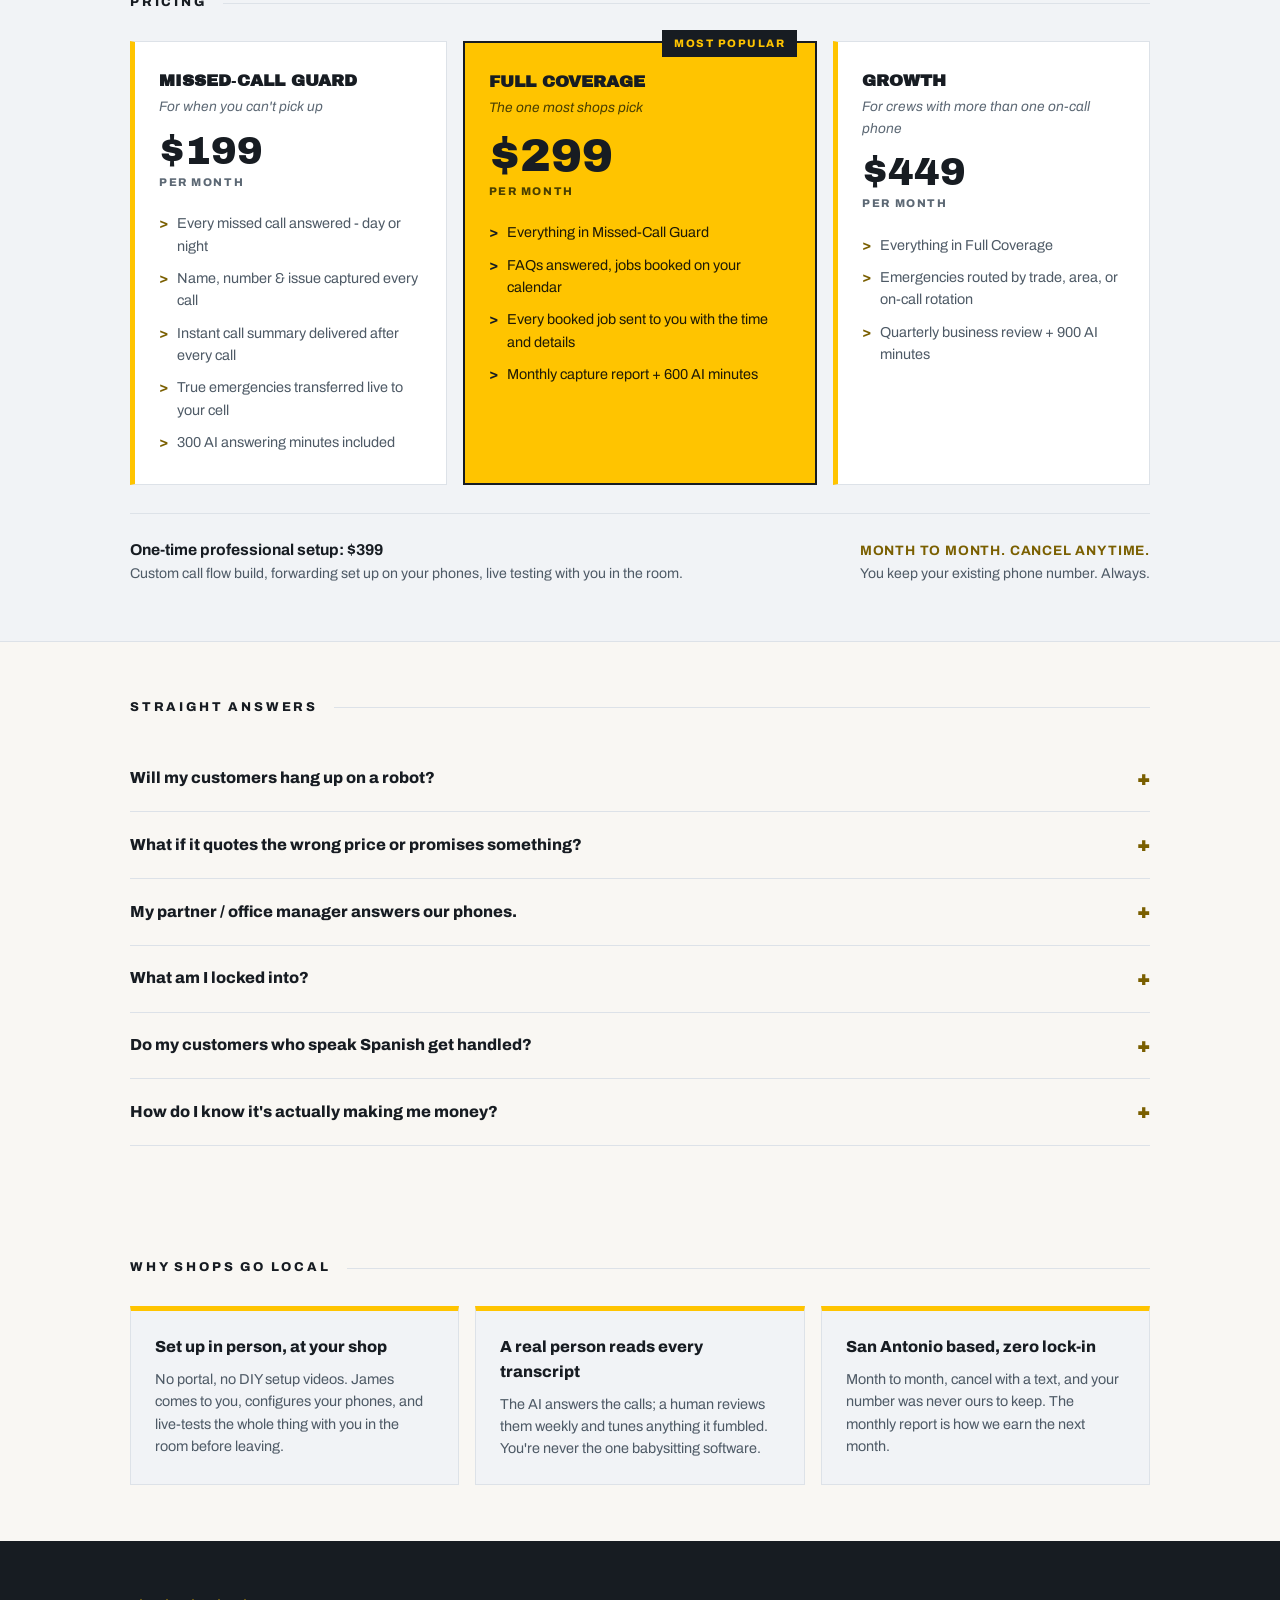
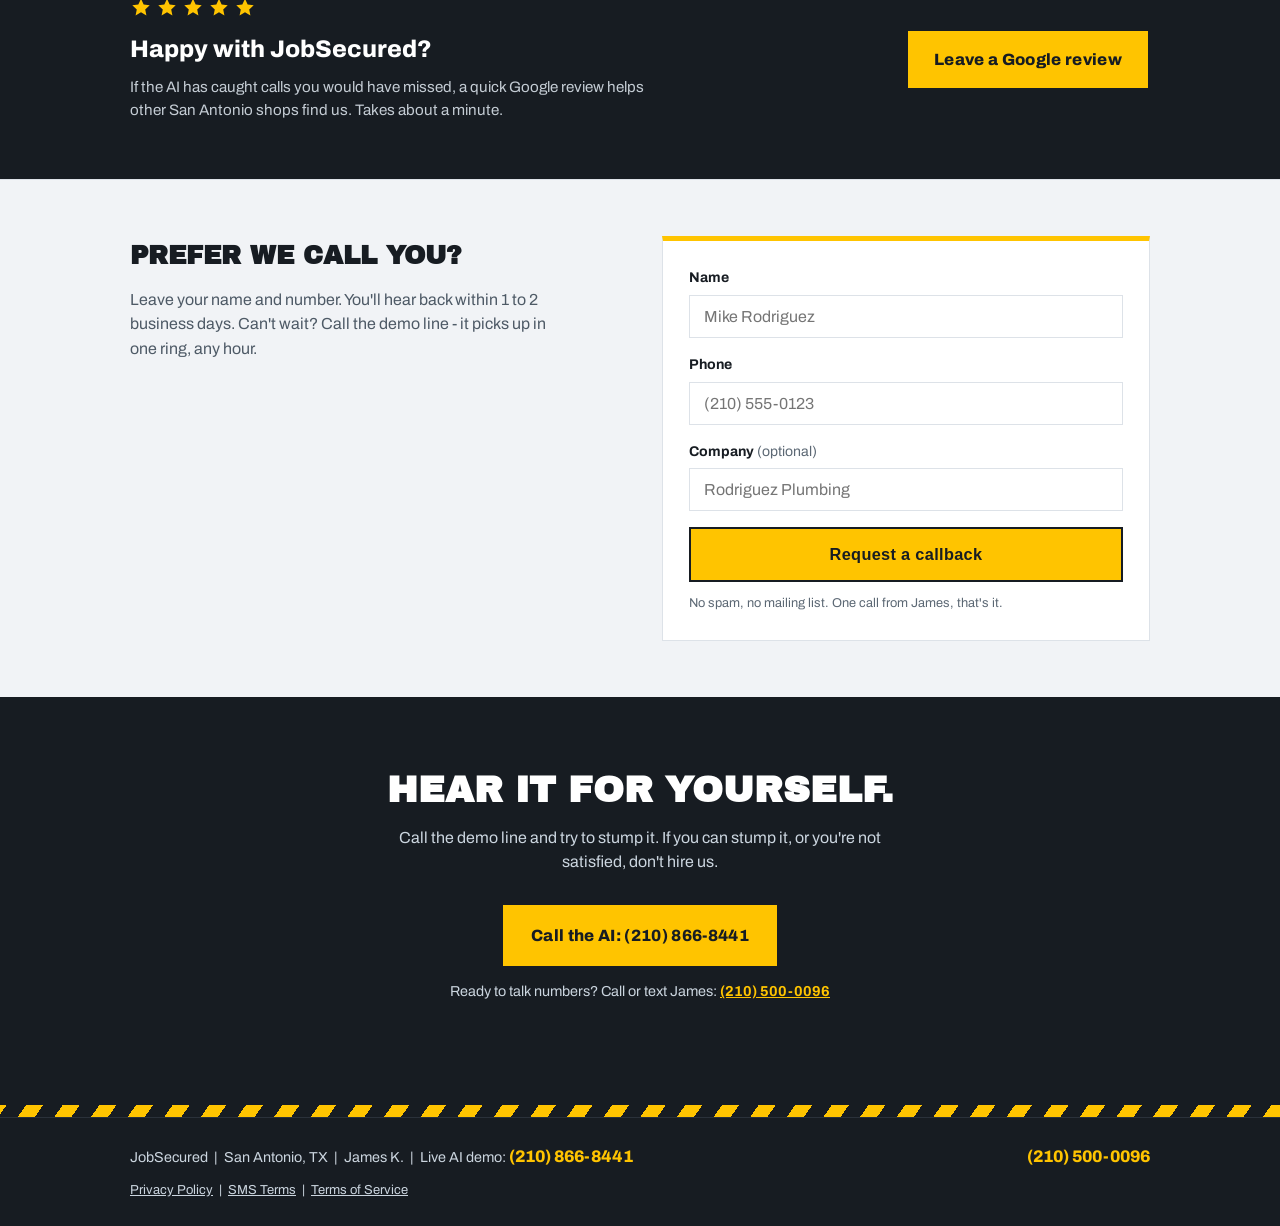
==== commit c2f42451: "Update pricing bullets for owner-only texting Texts now go to the shop owner only, so the pricing ca" ====
--- a/index.html
+++ b/index.html
@@ -191,19 +191,18 @@
         <ul>
           <li>Everything in Missed‑Call Guard</li>
           <li>FAQs answered, jobs booked on your calendar</li>
-          <li>Booking confirmation sent to your customer</li>
+          <li>Every booked job sent to you with the time and details</li>
           <li>Monthly capture report + 600 AI minutes</li>
         </ul>
       </div>
       <div class="tier reveal">
         <h3>Growth</h3>
-        <p class="tag">Coverage plus marketing</p>
+        <p class="tag">For crews with more than one on‑call phone</p>
         <div class="price">$449</div>
         <div class="per">PER MONTH</div>
         <ul>
           <li>Everything in Full Coverage</li>
-          <li>Day‑before appointment reminders that cut no‑shows</li>
-          <li>Automatic post‑job review request follow‑up</li>
+          <li>Emergencies routed by trade, area, or on‑call rotation</li>
           <li>Quarterly business review + 900 AI minutes</li>
         </ul>
       </div>
